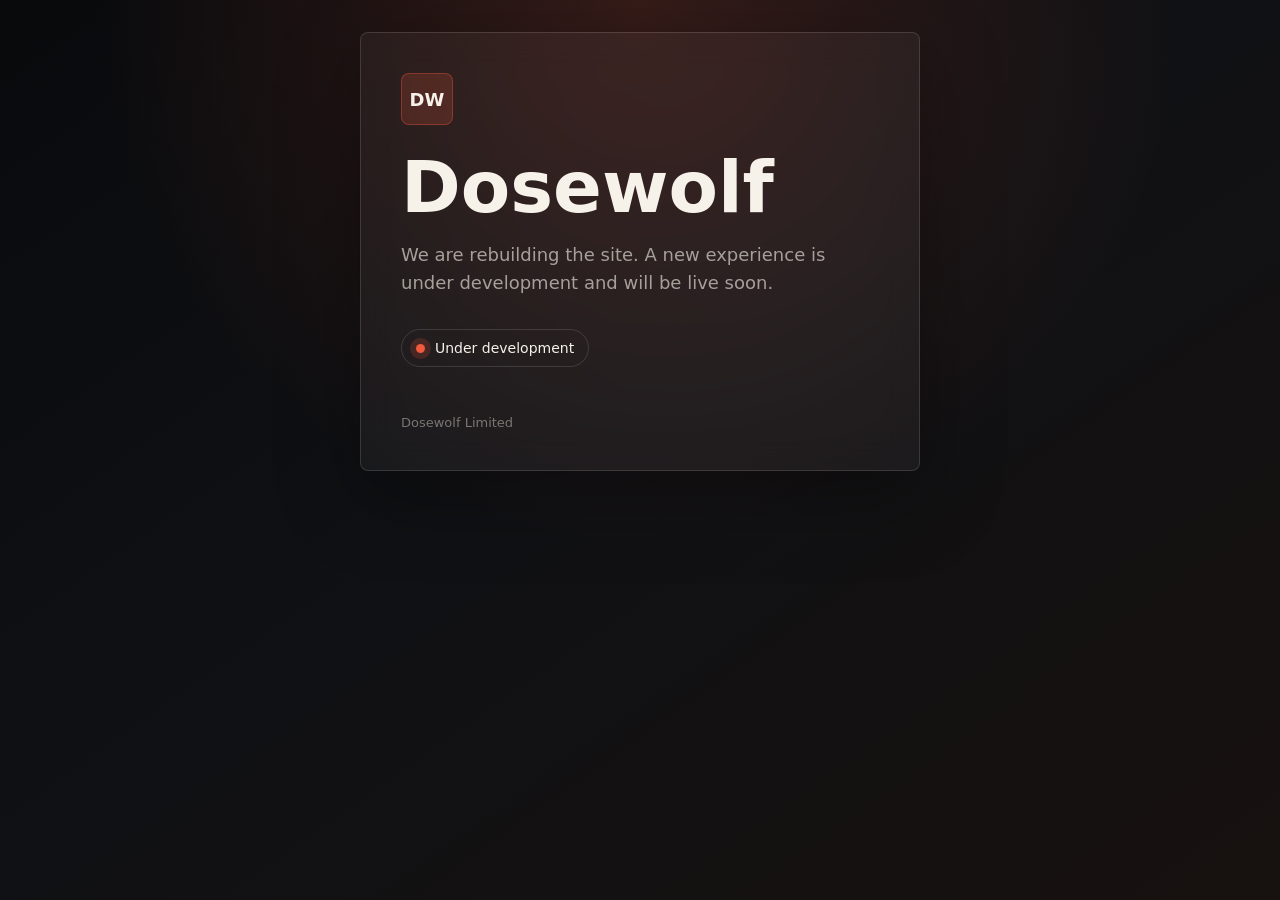
==== index.html @ bfdaf926 "Add under development placeholder" ====
<!doctype html>
<html lang="en">
<head>
  <meta charset="utf-8">
  <meta name="viewport" content="width=device-width, initial-scale=1">
  <title>Dosewolf</title>
  <meta name="description" content="Dosewolf is under development.">
  <style>
    :root {
      color-scheme: dark;
      --bg: #090a0c;
      --text: #f6f2ea;
      --muted: #a6a09a;
      --line: rgba(246, 242, 234, 0.14);
      --accent: #ef5a3c;
      --accent-soft: rgba(239, 90, 60, 0.18);
      --panel: rgba(255, 255, 255, 0.045);
    }

    * {
      box-sizing: border-box;
    }

    html,
    body {
      min-height: 100%;
      margin: 0;
    }

    body {
      display: grid;
      place-items: center;
      padding: 32px;
      background:
        radial-gradient(circle at 50% 0%, rgba(239, 90, 60, 0.18), transparent 34rem),
        linear-gradient(145deg, #090a0c 0%, #101114 48%, #17110f 100%);
      color: var(--text);
      font-family: Inter, ui-sans-serif, system-ui, -apple-system, BlinkMacSystemFont, "Segoe UI", sans-serif;
      letter-spacing: 0;
    }

    main {
      width: min(100%, 560px);
      padding: 40px;
      border: 1px solid var(--line);
      border-radius: 8px;
      background: var(--panel);
      box-shadow: 0 24px 80px rgba(0, 0, 0, 0.34);
      backdrop-filter: blur(16px);
    }

    .mark {
      display: inline-grid;
      place-items: center;
      width: 52px;
      height: 52px;
      margin-bottom: 28px;
      border: 1px solid rgba(239, 90, 60, 0.36);
      border-radius: 8px;
      background: var(--accent-soft);
      color: var(--text);
      font-size: 18px;
      font-weight: 700;
    }

    h1 {
      margin: 0;
      font-size: clamp(40px, 10vw, 72px);
      line-height: 0.95;
      font-weight: 760;
    }

    p {
      max-width: 34rem;
      margin: 20px 0 0;
      color: var(--muted);
      font-size: 18px;
      line-height: 1.55;
    }

    .status {
      display: inline-flex;
      align-items: center;
      gap: 10px;
      margin-top: 32px;
      padding: 10px 14px;
      border: 1px solid var(--line);
      border-radius: 999px;
      color: var(--text);
      font-size: 14px;
    }

    .dot {
      width: 9px;
      height: 9px;
      border-radius: 999px;
      background: var(--accent);
      box-shadow: 0 0 0 6px var(--accent-soft);
    }

    footer {
      margin-top: 48px;
      color: rgba(246, 242, 234, 0.42);
      font-size: 13px;
    }

    @media (max-width: 560px) {
      body {
        padding: 18px;
      }

      main {
        padding: 28px;
      }
    }
  </style>
</head>
<body>
  <main>
    <div class="mark" aria-hidden="true">DW</div>
    <h1>Dosewolf</h1>
    <p>We are rebuilding the site. A new experience is under development and will be live soon.</p>
    <div class="status"><span class="dot" aria-hidden="true"></span>Under development</div>
    <footer>Dosewolf Limited</footer>
  </main>
</body>
</html>
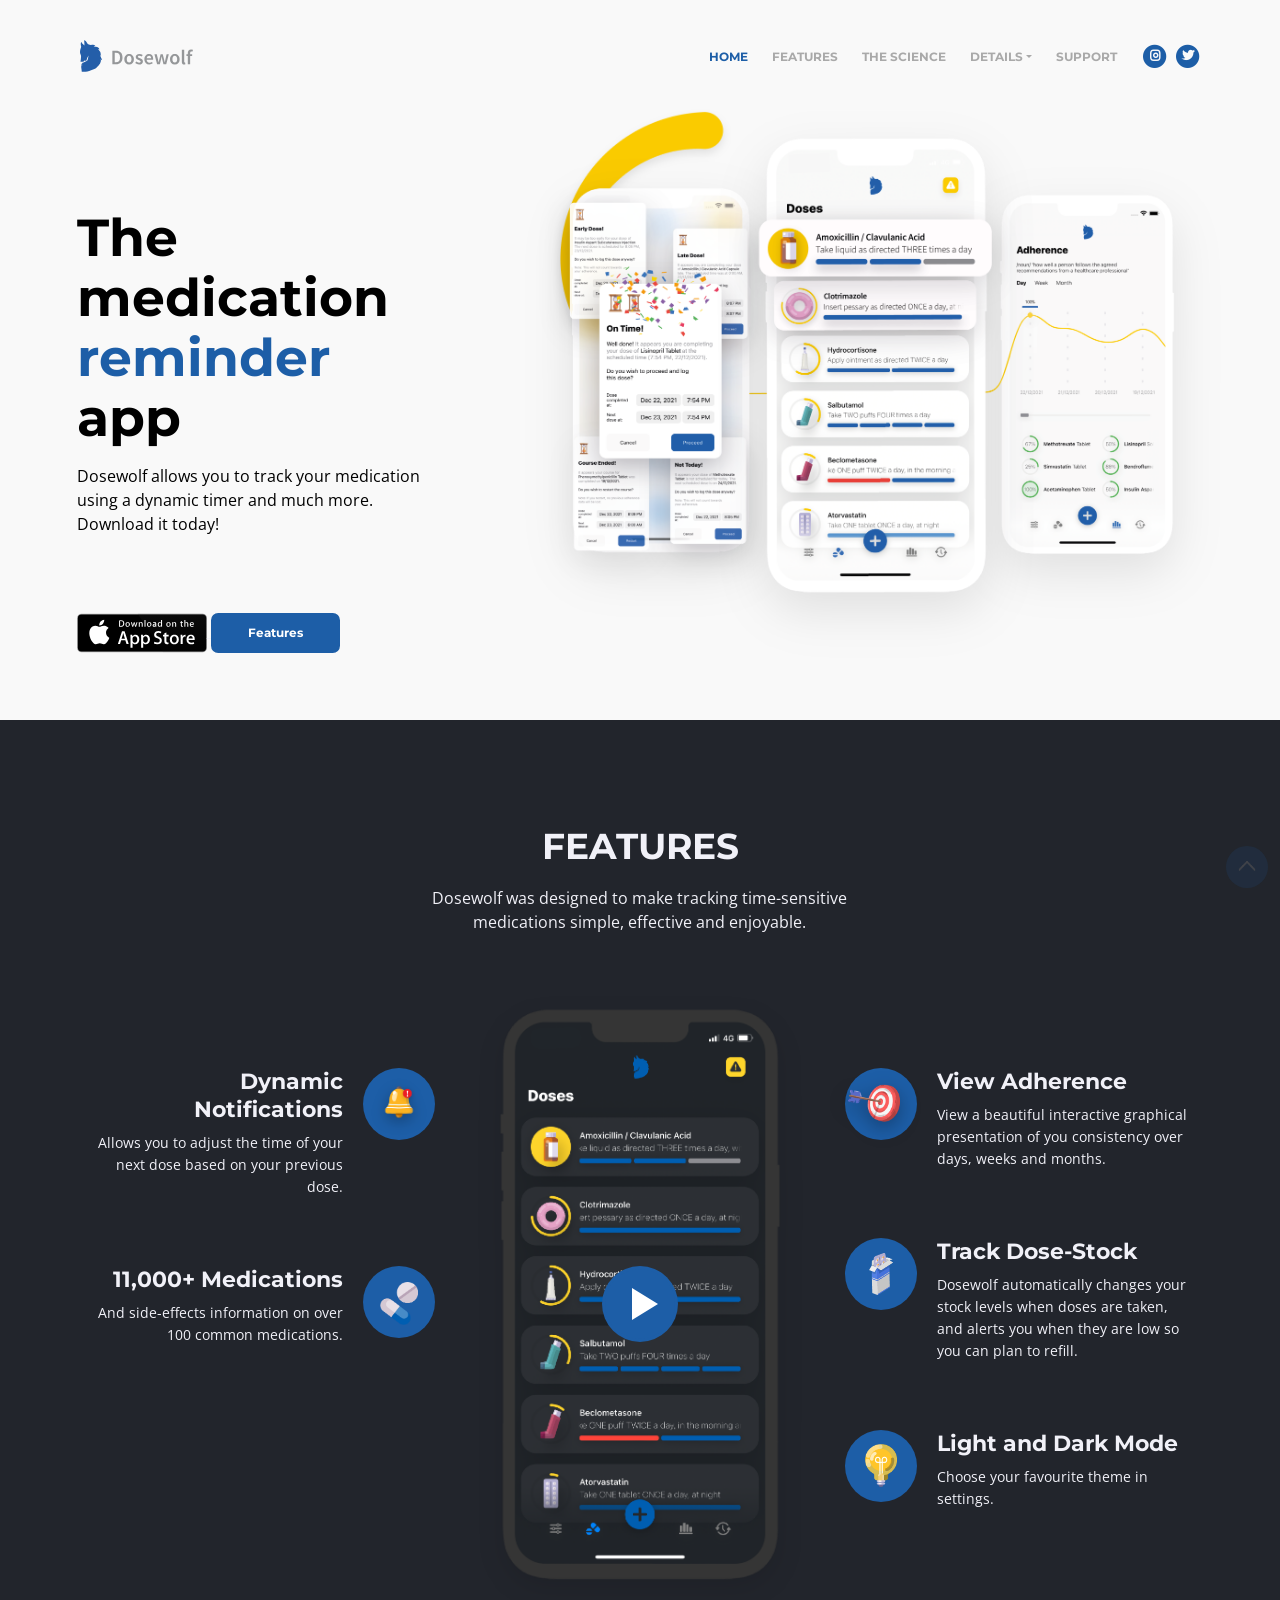
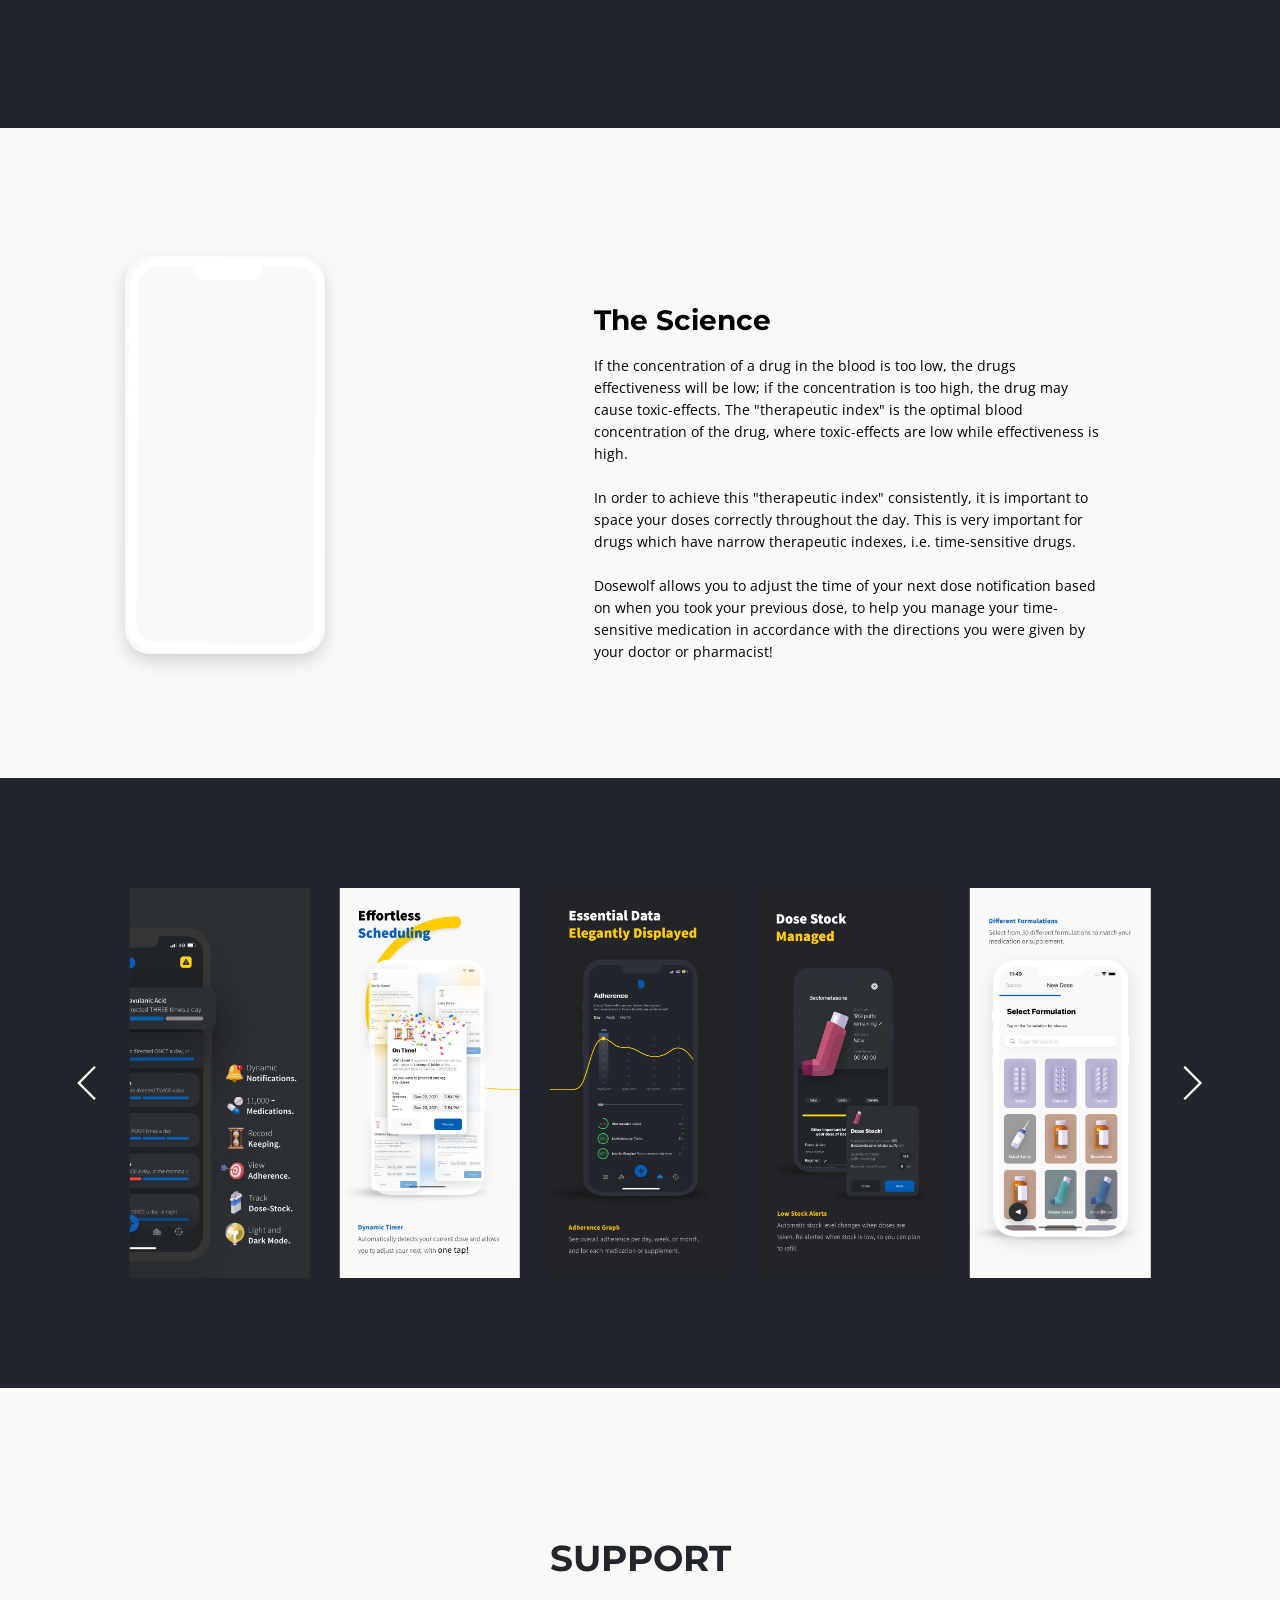
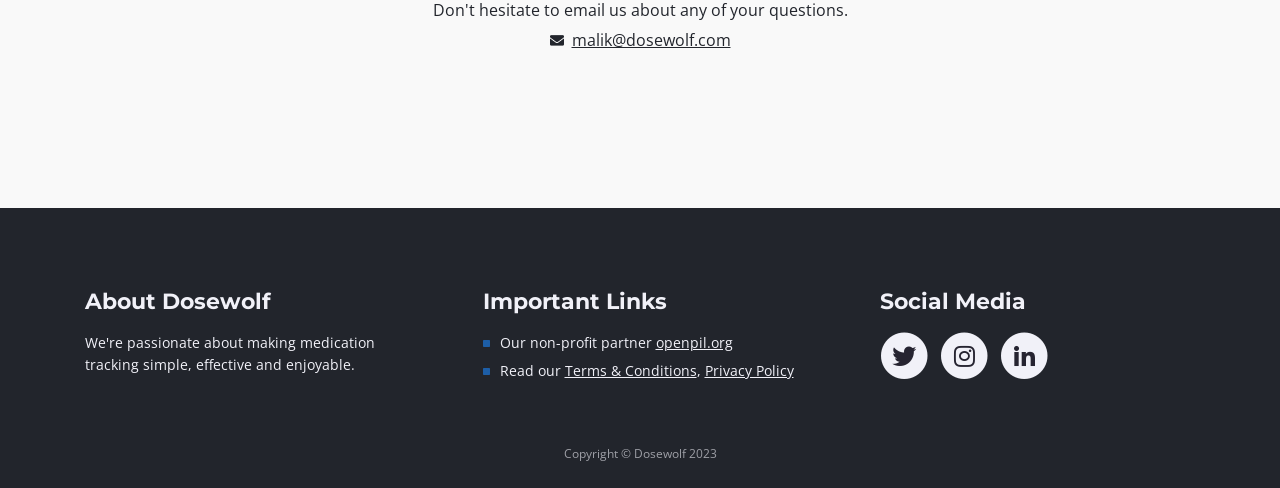
==== commit 4cdb4c98: "Restore homepage (Feb 2023 version)" ====
--- a/index.html
+++ b/index.html
@@ -1,127 +1,769 @@
-<!doctype html>
-<html lang="en">
-<head>
-  <meta charset="utf-8">
-  <meta name="viewport" content="width=device-width, initial-scale=1">
-  <title>Dosewolf</title>
-  <meta name="description" content="Dosewolf is under development.">
-  <style>
-    :root {
-      color-scheme: dark;
-      --bg: #090a0c;
-      --text: #f6f2ea;
-      --muted: #a6a09a;
-      --line: rgba(246, 242, 234, 0.14);
-      --accent: #ef5a3c;
-      --accent-soft: rgba(239, 90, 60, 0.18);
-      --panel: rgba(255, 255, 255, 0.045);
-    }
-
-    * {
-      box-sizing: border-box;
-    }
-
-    html,
-    body {
-      min-height: 100%;
-      margin: 0;
-    }
-
-    body {
-      display: grid;
-      place-items: center;
-      padding: 32px;
-      background:
-        radial-gradient(circle at 50% 0%, rgba(239, 90, 60, 0.18), transparent 34rem),
-        linear-gradient(145deg, #090a0c 0%, #101114 48%, #17110f 100%);
-      color: var(--text);
-      font-family: Inter, ui-sans-serif, system-ui, -apple-system, BlinkMacSystemFont, "Segoe UI", sans-serif;
-      letter-spacing: 0;
-    }
-
-    main {
-      width: min(100%, 560px);
-      padding: 40px;
-      border: 1px solid var(--line);
-      border-radius: 8px;
-      background: var(--panel);
-      box-shadow: 0 24px 80px rgba(0, 0, 0, 0.34);
-      backdrop-filter: blur(16px);
-    }
-
-    .mark {
-      display: inline-grid;
-      place-items: center;
-      width: 52px;
-      height: 52px;
-      margin-bottom: 28px;
-      border: 1px solid rgba(239, 90, 60, 0.36);
-      border-radius: 8px;
-      background: var(--accent-soft);
-      color: var(--text);
-      font-size: 18px;
-      font-weight: 700;
-    }
-
-    h1 {
-      margin: 0;
-      font-size: clamp(40px, 10vw, 72px);
-      line-height: 0.95;
-      font-weight: 760;
-    }
-
-    p {
-      max-width: 34rem;
-      margin: 20px 0 0;
-      color: var(--muted);
-      font-size: 18px;
-      line-height: 1.55;
-    }
-
-    .status {
-      display: inline-flex;
-      align-items: center;
-      gap: 10px;
-      margin-top: 32px;
-      padding: 10px 14px;
-      border: 1px solid var(--line);
-      border-radius: 999px;
-      color: var(--text);
-      font-size: 14px;
-    }
-
-    .dot {
-      width: 9px;
-      height: 9px;
-      border-radius: 999px;
-      background: var(--accent);
-      box-shadow: 0 0 0 6px var(--accent-soft);
-    }
-
-    footer {
-      margin-top: 48px;
-      color: rgba(246, 242, 234, 0.42);
-      font-size: 13px;
-    }
-
-    @media (max-width: 560px) {
-      body {
-        padding: 18px;
-      }
-
-      main {
-        padding: 28px;
-      }
-    }
-  </style>
-</head>
-<body>
-  <main>
-    <div class="mark" aria-hidden="true">DW</div>
-    <h1>Dosewolf</h1>
-    <p>We are rebuilding the site. A new experience is under development and will be live soon.</p>
-    <div class="status"><span class="dot" aria-hidden="true"></span>Under development</div>
-    <footer>Dosewolf Limited</footer>
-  </main>
-</body>
-</html>
+<!DOCTYPE html>
+<html lang="en">
+<head>
+    <link rel="apple-touch-icon" sizes="180x180" href="/apple-touch-icon.png">
+        <link rel="icon" type="image/png" sizes="32x32" href="/favicon-32x32.png">
+        <link rel="icon" type="image/png" sizes="16x16" href="/favicon-16x16.png">
+        <link rel="manifest" href="/site.webmanifest">
+        <link rel="mask-icon" href="/safari-pinned-tab.svg" color="#5bbad5">
+        <meta name="msapplication-TileColor" content="#da532c">
+        <meta name="theme-color" content="#ffffff">
+    <meta charset="utf-8">
+    <meta name="viewport" content="width=device-width, initial-scale=1, shrink-to-fit=no">
+    
+    <!-- SEO Meta Tags -->
+    <meta name="description" content="The medication tracking app that helps automate dosing of time-sensitive drugs.">
+    <meta name="author" content="Dosewolf Limited">
+
+    <!-- OG Meta Tags to improve the way the post looks when you share testthe page on LinkedIn, Facebook, Google+ -->
+	<meta property="og:site_name" content="" /> <!-- website name -->
+	<meta property="og:site" content="" /> <!-- website link  -->
+	<meta property="og:title" content=""/> <!-- title shown in the actual shared post -->
+	<meta property="og:description" content="" /> <!-- description shown in the actual shared post -->
+	<meta property="og:image" content="" /> <!-- image link, make sure it's jpg -->
+	<meta property="og:url" content="" /> <!-- where do you want your post to l. ink to -->
+	<meta property="og:type" content="article" />
+
+    <!-- Website Title -->
+    <title>Dosewolf | The Medication Tracking App</title>
+    
+    <!-- Styles -->
+    <link href="https://fonts.googleapis.com/css?family=Montserrat:400,600,700" rel="stylesheet">
+    <link href="https://fonts.googleapis.com/css?family=Open+Sans:400,400i,700,700i" rel="stylesheet">
+    <link href="css/bootstrap.css" rel="stylesheet">
+    <link href="css/fontawesome-all.css" rel="stylesheet">
+    <link href="css/swiper.css" rel="stylesheet">
+	<link href="css/magnific-popup.css" rel="stylesheet">
+	<link href="css/styles.css" rel="stylesheet">
+	
+	<!-- Favicon  -->
+<!--    <link rel="icon" href="images/favicon.png">-->
+</head>
+<body data-spy="scroll" data-target=".fixed-top">
+    
+    <!-- Preloader -->
+	<div class="spinner-wrapper">
+        <div class="spinner">
+            <div class="bounce1"></div>
+            <div class="bounce2"></div>
+            <div class="bounce3"></div>
+        </div>
+    </div>
+    <!-- end of preloader -->
+    
+
+    <!-- Navbar -->
+    <nav class="navbar navbar-expand-md navbar-dark navbar-custom fixed-top">
+        <!-- Text Logo - Use this if you don't have a graphic logo -->
+      
+
+        <!-- Image Logo -->
+        <a class="navbar-brand logo-image" href="index.html"><img src="images/Asset5.svg" alt="alternative"></a> 
+        
+        <!-- Mobile Menu Toggle Button -->
+        <button class="navbar-toggler" type="button" data-toggle="collapse" data-target="#navbarsExampleDefault" aria-controls="navbarsExampleDefault" aria-expanded="false" aria-label="Toggle navigation">
+            <span class="navbar-toggler-awesome fas fa-bars"></span>
+            <span class="navbar-toggler-awesome fas fa-times"></span>
+        </button>
+        <!-- end of mobile menu toggle button -->
+
+        <div class="collapse navbar-collapse" id="navbarsExampleDefault">
+            <ul class="navbar-nav ml-auto">
+                <li class="nav-item">
+                    <a class="nav-link page-scroll" href="#header">HOME <span class="sr-only">(current)</span></a>
+                </li>
+                <li class="nav-item">
+                    <a class="nav-link page-scroll" href="#features">FEATURES</a>
+                </li>
+                <li class="nav-item">
+                    <a class="nav-link page-scroll" href="#details">THE SCIENCE</a>
+                </li>
+
+                <!-- Dropdown Menu -->          
+                <li class="nav-item dropdown">
+                    <a class="nav-link dropdown-toggle page-scroll" href="#screenshot" id="navbarDropdown" role="button" aria-haspopup="true" aria-expanded="false">DETAILS</a>
+                    <div class="dropdown-menu" aria-labelledby="navbarDropdown">
+                        <a class="dropdown-item" href="termsandconditions.html"><span class="item-text">TERMS CONDITIONS</span></a>
+                        <div class="dropdown-items-divide-hr"></div>
+                        <a class="dropdown-item" href="privacypolicy.html"><span class="item-text">PRIVACY POLICY</span></a>
+                    </div>
+                </li>
+                <!-- end of dropdown menu -->
+
+                <li class="nav-item">
+                    <a class="nav-link page-scroll" href="#contact">SUPPORT</a>
+                </li>
+            </ul>
+            <span class="nav-item social-icons">
+                <span class="fa-stack">
+                    <a href="https://www.instagram.com/dosewolf/">
+                        <i class="fas fa-circle fa-stack-2x"></i>
+                        <i class="fab fa-instagram fa-stack-1x"></i>
+                    </a>
+                </span>
+                <span class="fa-stack">
+                    <a href="https://twitter.com/Dosewolf_App">
+                        <i class="fas fa-circle fa-stack-2x"></i>
+                        <i class="fab fa-twitter fa-stack-1x"></i>
+                    </a>
+                </span>
+            </span>
+        </div>
+    </nav> <!-- end of navbar -->
+    <!-- end of navbar -->
+
+
+    <!-- Header -->
+    <header id="header" class="header">
+        <div class="header-content">
+            <div class="" style="margin-left: 6%; margin-right: 6%;">
+                <div class="row">
+                    <div class="col-lg-4">
+                        <div class="" style="">
+                            <h1>The medication <br><span id="js-rotating">tracker, reminder, manager</span> app</h1>
+                            <p class="p-large">Dosewolf allows you to track your medication using a dynamic timer and much more. Download it today!</p>
+				<a href="https://apps.apple.com/developer/dosewolf-limited/id1572309834">
+<img href="https://apps.apple.com/developer/dosewolf-limited/id1572309834" style="width: 130px" src="images/download-on-the-app-store-apple-logo-svgrepo-com.svg">
+				</a>
+<!--                            <a class="btn-solid-lg page-scroll" href="#your-link"><i class="fab fa-apple"></i>App Store</a>-->
+                            <a class="btn-solid-lg page-scroll" href="#features"><i class=""></i>Features</a>
+                        </div>
+                    </div> <!-- end of col -->
+                    <div class="col-lg-8">
+                        <div class="image-container" style="">
+                            <img class="img-fluid" src="images/Asset7@2x.png" alt="alternative">
+                        </div>  
+                    </div> <!-- end of col -->
+                </div> <!-- end of row -->
+            </div> <!-- end of container -->
+        </div> <!-- end of header-content -->
+    </header> <!-- end of header -->
+    <!-- end of header -->
+
+
+    <!-- Testimonials -->
+<!--
+    <div class="slider-1">
+        <div class="container">
+            <div class="row">
+                <div class="col-lg-12">
+
+                    <div class="slider-container">
+                        <div class="swiper-container card-slider">
+                            <div class="swiper-wrapper">
+                                
+                                
+                                <div class="swiper-slide">
+                                    <div class="card">
+                                        <img class="card-image" src="images/testimonial-1.jpg" alt="alternative">
+                                        <div class="card-body">
+                                            <p class="testimonial-text">I just finished my trial period and was so amazed with the support and results that I purchased</p>
+                                            <p class="testimonial-author">Jude Thorn - Designer</p>
+                                        </div>
+                                    </div>
+                                </div> 
+                                
+                                <div class="swiper-slide">
+                                    <div class="card">
+                                        <img class="card-image" src="images/testimonial-2.jpg" alt="alternative">
+                                        <div class="card-body">
+                                            <p class="testimonial-text">I don't know how I managed to get work done withohe speed of this application is amazing!</p>
+                                            <p class="testimonial-author">Roy Smith - Developer</p>
+                                        </div>
+                                    </div>        
+                                </div>
+                                
+                                <div class="swiper-slide">
+                                    <div class="card">
+                                        <img class="card-image" src="images/testimonial-3.jpg" alt="alternative">
+                                        <div class="card-body">
+                                            <p class="testimonial-text">This app has the potential of becoming a mandatory tool in every marketer's day to day operations.</p>
+                                            <p class="testimonial-author">Marsha Singer - Marketer</p>
+                                        </div>
+                                    </div>        
+                                </div> 
+                                
+                                <div class="swiper-slide">
+                                    <div class="card">
+                                        <img class="card-image" src="images/testimonial-4.jpg" alt="alternative">
+                                        <div class="card-body">
+                                            <p class="testimonial-text">Searching for a great marketing automation app was difficult but thankfully I found </p>
+                                            <p class="testimonial-author">Tim Shaw - Designer</p>
+                                        </div>
+                                    </div>
+                                </div>
+                                
+                                <div class="swiper-slide">
+                                    <div class="card">
+                                        <img class="card-image" src="images/testimonial-5.jpg" alt="alternative">
+                                        <div class="card-body">
+                                            <p class="testimonial-texort team is amazing. They've helped me with some issues and I am so grateful to them.</p>
+                                            <p class="testimonial-author">Lindsay Spice - Marketer</p>
+                                        </div>
+                                    </div>        
+                                </div> 
+                                <div class="swiper-slid e">
+                                    <div class="card">
+                                        <img class="card-image" src="images/testimonial-6.jpg" alt="alternative">
+                                        <div class="card-body">
+                                            <p class="testimonial-text">Who would have thoucan provide such amazing results in just a few weeks of use</p>
+                                            <p class="testimonial-author">Ann Black - Developer</p>
+                                        </div>
+                                    </div>        
+                                </div> 
+                            
+                            </div>
+        
+       
+                            <div class="swiper-button-next"></div>
+                            <div class="swiper-button-prev"></div>
+                  
+        
+                        </div>
+                    </div>
+
+                </div>
+            </div> 
+        </div> 
+    </div> 
+-->
+    <!-- end of testimonials -->
+    
+
+    <!-- Features -->
+    <div id="features" class="tabs">
+        <div class="container">
+            <div class="row">
+                <div class="col-lg-12">
+                    <h2>FEATURES</h2>
+                    <div class="p-heading p-large">Dosewolf was designed to make tracking time-sensitive medications simple, effective and enjoyable.</div>
+                </div> <!-- end of col -->
+            </div> <!-- end of row -->
+            <div class="row">
+
+                <!-- Tabs Links -->
+<!--
+                <ul class="nav nav-tabs" " role="tablist">
+                    <li class="nav-item">
+                        <a class="nav-link active" id="nav-tab-1" data-toggle="tab" href="#tab-1" role="tab" aria-controls="tab-1" aria-selected="true"><i class="fas fa-cog"></i>SCHEDULING</a>
+                    </li>
+                    <li class="nav-item">
+                        <a class="nav-link" id="nav-tab-2" data-toggle="tab" href="#tab-2" role="tab" aria-controls="tab-2" aria-selected="false"><i class="fas fa-binoculars"></i>TRACKING</a>
+                    </li>
+                    <li class="nav-item">
+                        <a class="nav-link" id="nav-tab-3" data-toggle="tab" href="#tab-3" role="tab" aria-controls="tab-3" aria-selected="false"><i class="fas fa-search"></i>INFORMATION</a>
+                    </li>
+                </ul>
+-->
+                <!-- end of tabs links -->
+
+
+                <!-- Tabs Content-->
+                <div class="tab-content" id="lenoTabsContent">
+                    
+                    <!-- Tab -->
+                    <div class="tab-pane fade show active" id="tab-1" role="tabpanel" aria-labelledby="tab-1">
+                        <div class="container">
+                            <div class="row">
+                                
+                                <!-- Icon Cards Pane -->
+                                <div class="col-lg-4">
+                                    <div class="card left-pane first">
+                                        <div class="card-body">
+                                            <div class="text-wrapper">
+                                                <h4 class="card-title">Dynamic Notifications</h4>
+                                                <p>Allows you to adjust the time of your next dose based on your previous dose.</p>
+                                            </div>
+                                            <div class="card-icon">
+                                                <img class="far" src="images/BellIcon.png">
+<!--                                                <i class="far fa-compass"></i>-->
+                                            </div>
+                                        </div>
+                                    </div>
+                                    <div class="card left-pane">
+                                        <div class="card-body">
+                                            <div class="text-wrapper">
+                                                <h4 class="card-title">11,000+ Medications</h4>
+                                                <p>And side-effects information on over 100 common medications.</p>
+                                            </div>
+                                            <div class="card-icon">
+                                                <img class="far22" src="images/PillIcon.png">
+                                            </div>
+                                        </div>
+                                    </div>
+<!--                                     <div class="card left-pane"> -->
+<!--                                         <div class="card-body"> -->
+<!--                                             <div class="text-wrapper">
+                                                <h4 class="card-title">Check Interactions</h4>
+                                                <p>Dosewolf checks for drug interactions when you add a new medication and alerts you if one is found.</p>
+                                            </div> -->
+<!--                                             <div class="card-icon">
+                                                 <img class="far3" src="images/IntIcon.png">
+                                            </div> -->
+<!--                                         </div> -->
+<!--                                     </div> -->
+                                </div>
+                                <!-- end of icon cards pane -->
+
+                                <!-- Image Pane -->
+                                <div class="col-lg-4" >
+<!--                                     <div class="device-wrapper" >-->
+<!--                                        <div class="device" data-device="iPhoneX" data-orientation="portrait" data-color="black">-->
+                                            <div> 
+                                                <a class="popup-youtube"  href="https://www.youtube.com/watch?v=utUQ21E-Fzg" data-effect="fadeIn">
+                                                    <img class="img-fluid"  src="images/Asset3.png"  alt="alternative">
+<!--                                                    <div class="basic-1">-->
+                                                        <span class="video-play-button">
+                                                            <span></span>
+                                                        </span>
+<!--                                                    </div>-->
+                                                </a>
+                                            </div>
+<!--                                        </div>-->
+<!--                                    </div>-->
+<!--                                    <img class="img-fluid" src="images/features-iphone-1.png" alt="alternative">-->
+                                </div>
+                                <!-- end of image pane -->
+                                
+                                <!-- Icon Cards Pane -->
+                                <div class="col-lg-4">
+                                    <div class="card right-pane first">
+                                        <div class="card-body">
+                                            <div class="card-icon">
+                                           <img class="far4" src="images/BullIcon.png">
+                                            </div>
+                                            <div class="text-wrapper">
+                                                <h4 class="card-title">View Adherence</h4>
+                                                <p>View a beautiful interactive graphical presentation of you consistency over days, weeks and months.</p>
+                                            </div>
+                                        </div>
+                                    </div>
+                                    <div class="card right-pane">
+                                        <div class="card-body">
+                                            <div class="card-icon">
+                                                      <img class="far2" src="images/StockIcon.png">
+                                            </div>
+                                            <div class="text-wrapper">
+                                                <h4 class="card-title">Track Dose-Stock</h4>
+                                                <p>Dosewolf automatically changes your stock levels when doses are taken, and alerts you when they are low so you can plan to refill.</p>
+                                            </div>
+                                        </div>
+                                    </div>
+                                    <div class="card right-pane">
+                                        <div class="card-body">
+                                            <div class="card-icon">
+                                                     <img class="far2" src="images/LightIcon.png">
+                                            </div>
+                                            <div class="text-wrapper">
+                                                <h4 class="card-title">Light and Dark Mode</h4>
+                                                <p>Choose your favourite theme in settings.</p>
+                                            </div>
+                                        </div>
+                                    </div>
+                                </div>
+                                <!-- end of icon cards pane -->
+
+                            </div> <!-- end of row -->
+                        </div> <!-- end of container -->
+                    </div> <!-- end of tab-pane -->
+                    <!-- end of tab -->
+
+                    
+
+                </div> <!-- end of tab-content -->
+                <!-- end of tabs content -->
+
+            </div> <!-- end of row --> 
+        </div> <!-- end of container --> 
+    </div> <!-- end of tabs -->
+    <!-- end of features -->
+	
+	
+	
+	
+
+
+    <!-- Video -->
+<!--
+    <div id="preview" class="basic-1" >
+        <div class="container">
+            <div class="row">
+                <div class="col-lg-12">
+                    <h2 style="color: black">PREVIEW</h2>
+                    <div class="p-heading p-large" style="color: black">Manage your medications with elegant UI and smart AI.</div>
+                </div> 
+            </div>
+            <div class="row" >
+                <div class="col-lg-12">
+
+                     Video Preview 
+                    <div class="image-container">
+                        <div class="video-wrapper">
+                            <a class="popup-youtube"  href="https://www.youtube.com/watch?v=p8ANcegnrWE" data-effect="fadeIn">
+                                <img class="img-fluid" src="images/Asset1@2x.png"  alt="alternative">
+                                <span class="video-play-button">
+                                    <span></span>
+                                </span>
+                            </a>
+                        </div> 
+                    </div> 
+
+                </div>
+            </div> 
+        </div>
+    </div>
+-->
+    <!-- end of video -->
+
+
+    <!-- Details 1 -->
+    <div id="details" class="basic-2" style="background-color: #f9f9f9">
+        <div class="container">
+            <div class="row">
+                <div class="col floating coled2" style="float: none; margin: 0 auto;"> 
+                     <div class="device-wrapper mb-5" style="max-width: 200px; height: 100%;">
+                            <div class="device shadow" data-device="iPhoneX" data-orientation="portrait" data-color="black">
+                                <div class="screen bg-black">
+                                    <!-- PUT CONTENTS HERE:-->
+                                    <!-- * * This can be a video, image, or just about anything else.-->
+                                    <!-- * * Set the max width of your media to 100% and the height to-->
+                                    <!-- * * 100% like the demo example below.-->
+                                    <video muted="muted" autoplay="" loop="" style="max-width: 100%; height: 100%"><source src="images/Comp1.mp4" type="video/mp4" /></video>
+                                </div>
+                            </div>
+                        </div>
+<!--                    <img class="img-fluid" src="images/details-1-iphone.png" alt="alternative">-->
+                </div> <!-- end of col -->
+                <div class="col-lg-7 coled" style="">
+                    <div class="text-container" style="padding-left: 20px; padding-right: 20px; ">
+                        <h3  style="color: black; ">The Science</h3>
+                        <p style="color: black;">If the concentration of a drug in the blood is too low, the drugs effectiveness will be low; if the concentration is too high, the drug may cause toxic-effects. The "therapeutic index" is the optimal blood concentration of the drug, where toxic-effects are low while effectiveness is high.<br><br>In order to achieve this "therapeutic index" consistently, it is important to space your doses correctly throughout the day. This is very important for drugs which have narrow therapeutic indexes, i.e. time-sensitive drugs.<br><br>Dosewolf allows you to adjust the time of your next dose notification based on when you took your previous dose, to help you manage your time-sensitive medication in accordance with the directions you were given by your doctor or pharmacist!</p>
+                        
+<!--                        <br><br>Muller, P.Y. and Milton, M.N. (2012). The determination and interpretation of the therapeutic index in drug development. Nature Reviews Drug Discovery, [online]-->
+<!--                        <a class="btn-solid-reg popup-with-move-anim"  href="#details-lightbox-1">LIGHTBOX</a>-->
+                    </div> <!-- end of text-container -->
+                </div> <!-- end of col -->
+            </div> <!-- end of row -->
+        </div> <!-- end of container -->
+    </div> <!-- end of basic-2 -->
+    <!-- end of details 1 -->
+    
+    
+
+    
+      <!-- Details 1 -->
+
+
+
+
+
+    <!-- Details Lightboxes -->
+	<!-- Lightbox -->
+<!--
+	<div id="details-lightbox-1" class="lightbox-basic zoom-anim-dialog mfp-hide" >
+		<div class="row">
+			<button title="Close (Esc)" type="button" class="mfp-close x-button">×</button>
+			<div class="col-lg-6">
+				<img class="img-fluid" src="images/details-lightbox-1.png" alt="alternative">
+			</div>
+			<div class="col-lg-6">
+				<h3>Goals LKBSKL</h3>
+				<hr>
+                <p>can easily help you track your personal development evolution if you take the time to set it up.</p>
+                <h4>User Feedback</h4>
+                <p>This is a great app which can help you save time and make your live easier. And it will help improve your productivity levels.</p>
+                <p>You should definitely give it a try when you need a good app.</p>
+				<table>
+					<tr><td class="icon-cell"><i class="fas fa-desktop"></i></td><td>Responsive layout</td></tr>
+					<tr><td class="icon-cell"><i class="fas fa-bullhorn"></i></td><td>Distinctive CTAs</td></tr>
+					<tr><td class="icon-cell"><i class="fas fa-image"></i></td><td>Image gallery slider</td></tr>
+					<tr><td class="icon-cell"><i class="fas fa-envelope"></i></td><td>Contact forms</td></tr>
+					<tr><td class="icon-cell"><i class="fab fa-font-awesome-flag"></i></td><td>FontAwesome icons</td></tr>
+					<tr><td class="icon-cell"><i class="fas fa-code"></i></td><td>Well-structured code</td></tr>
+				</table>
+				<a class="btn-solid-reg" href="#your-link">DETAILS</a> <a class="btn-outline-reg mfp-close as-button" href="#details">BACK</a> 
+			</div>
+-->
+<!--		</div>  end of row -->
+<!--    </div>  end of lightbox-basic -->
+    <!-- end of lightbox -->
+    
+
+
+
+<!--style="background-color: #22252c"-->
+    <!-- Screenshots -->
+    <div class="slider-2" style="background-color: #22252c" id="screenshot">
+        <div class="container">
+            <div class="row">
+                <div class="col-lg-12">
+                    
+                    <!-- Image Slider -->
+                    <div class="slider-container">
+                        <div class="swiper-container image-slider">
+                            <div class="swiper-wrapper">
+                                
+                                <!-- Slide -->
+                                <div class="swiper-slide">
+                                    <a href="images/New iPhone 12 Screenshots/output-onlinepngtools-40.png" class="popup-link" data-effect="fadeIn">
+                                        <img class="img-fluid" src="images/New iPhone 12 Screenshots/output-onlinepngtools-40.png" alt="alternative">
+                                    </a>
+                                </div>
+                                <!-- end of slide -->
+                                
+                                <!-- Slide -->
+                                 <div class="swiper-slide">
+                                    <a href="images/New iPhone 12 Screenshots/output-onlinepngtools-39.png" class="popup-link" data-effect="fadeIn">
+                                        <img class="img-fluid" src="images/New iPhone 12 Screenshots/output-onlinepngtools-39.png" alt="alternative">
+                                    </a>
+                                </div>
+                                <!-- end of slide -->
+
+                                <!-- Slide -->
+                                 <div class="swiper-slide">
+                                    <a href="images/New iPhone 12 Screenshots/output-onlinepngtools-41.png" class="popup-link" data-effect="fadeIn">
+                                        <img class="img-fluid" src="images/New iPhone 12 Screenshots/output-onlinepngtools-41.png" alt="alternative">
+                                    </a>
+                                </div>
+                                <!-- end of slide -->
+
+                                <!-- Slide -->
+                                <div class="swiper-slide">
+                                    <a href="images/output-onlinepngtools4.png" class="popup-link" data-effect="fadeIn">
+                                        <img class="img-fluid" src="images/output-onlinepngtools4.png" alt="alternative">
+                                    </a>
+                                </div>
+                                <!-- end of slide -->
+
+                                
+                                <!-- Slide -->
+                               <div class="swiper-slide">
+                                    <a href="images/output-onlinepngtools6.png" class="popup-link" data-effect="fadeIn">
+                                        <img class="img-fluid" src="images/output-onlinepngtools6.png" alt="alternative">
+                                    </a>
+                                </div>
+                                <!-- end of slide -->
+
+                                <!-- Slide -->
+                                <div class="swiper-slide">
+                                    <a href="images/New iPhone 12 Screenshots/output-onlinepngtools-64.png" class="popup-link" data-effect="fadeIn">
+                                        <img class="img-fluid" src="images/New iPhone 12 Screenshots/output-onlinepngtools-64.png" alt="alternative">
+                                    </a>
+                                </div>
+                                <!-- end of slide -->
+
+
+                                <!-- Slide -->
+                               <div class="swiper-slide">
+                                    <a href="images/New iPhone 12 Screenshots/output-onlinepngtools-42.png" class="popup-link" data-effect="fadeIn">
+                                        <img class="img-fluid" src="images/New iPhone 12 Screenshots/output-onlinepngtools-42.png" alt="alternative">
+                                    </a>
+                                </div>
+                                <!-- end of slide -->
+
+                              
+                                
+                            </div> <!-- end of swiper-wrapper -->
+
+                            <!-- Add Arrows -->
+                            <div class="swiper-button-next"></div>
+                            <div class="swiper-button-prev"></div>
+                            <!-- end of add arrows -->
+
+                        </div> <!-- end of swiper-container -->
+                    </div> <!-- end of slider-container -->
+                    <!-- end of image slider -->
+
+                </div> <!-- end of col -->
+            </div> <!-- end of row -->
+        </div> <!-- end of container -->
+    </div> <!-- end of slider-2 -->
+    <!-- end of screenshots -->
+
+
+
+
+
+    <!-- Statistics -->
+<!--
+    <div class="counter" style="background-color: #f9f9f9">
+        <div class="container">
+            <div class="row">
+                <div class="col-lg-12">
+                    
+                    <div id="counter">
+                        <div class="cell">
+                            <div class="counter-value number-count" data-count="231">1</div>
+                            <p class="counter-info">Happy Users</p>
+                        </div>
+                        <div class="cell">
+                            <div class="counter-value number-count" data-count="85">1</div>
+                            <p class="counter-info">Issues Solved</p>
+                        </div>
+                        <div class="cell">
+                            <div class="counter-value number-count" data-count="59">1</div>
+                            <p class="counter-info">Good Reviews</p>
+                        </div>
+                        <div class="cell">
+                            <div class="counter-value number-count" data-count="127">1</div>
+                            <p class="counter-info">Case Studies</p>
+                        </div>
+                    </div>
+                    
+                </div> 
+            </div> 
+        </div> 
+    </div>
+-->
+    <!-- end of statistics -->
+
+
+    <!-- Contact -->
+    <div id="contact" class="form"  style="background-color: #f9f9f9">
+        <div class="container" >
+            <div class="row">
+                <div class="col-lg-12  mt-5" >
+                    <h2 style="color: #22252c">SUPPORT</h2>
+                    <ul class="list-unstyled li-space-lg" style="color: #22252c">
+                        <li class="address" style="color: #22252c">Don't hesitate to email us about any of your questions.</li>
+<!--                        <li><i class="fas fa-map-marker-alt" style="color: #22252c"></i>22 Innovative, San Francisco, CA 94043, US</li>-->
+<!--                        <li><i class="fas fa-phone" style="color: #22252c"></i><a class="blue" style="color: #22252c" href="tel:003024630820">+81 720 2212</a></li>-->
+                        <li><i class="fas fa-envelope" style="color: #22252c"></i><a class="blue" style="color: #22252c" href="mailto:malik@dosewolf.com">malik@dosewolf.com</a></li>
+                    </ul>
+                </div> <!-- end of col -->
+            </div> <!-- end of row -->
+<!--            <div class="row">-->
+<!--                <div class="col-lg-6 offset-lg-3">-->
+                    
+                    <!-- Contact Form -->
+<!--
+                    <form id="contactForm" data-toggle="validator" data-focus="false" action="mailto:malik@dosewolf.com">
+                        <div class="form-group">
+                            <input type="text" class="form-control-input" id="cname" style="background-color: #fffdff;" required>
+                            <label class="label-control" for="cname" style="color: #22252c">Name</label>
+                            <div class="help-block with-errors"></div>
+                        </div>
+                        <div class="form-group">
+                            <input type="email" class="form-control-input" id="cemail" style="background-color: #fffdff;"  required>
+                            <label class="label-control" for="cemail" style="color: #22252c">Email</label>
+                            <div class="help-block with-errors" style="color: black"></div>
+                        </div>
+                        <div class="form-group">
+                            <textarea class="form-control-textarea" id="cmessage" style="background-color: #fffdff;"  required></textarea>
+                            <label class="label-control" for="cmessage" style="color: #22252c">Your message</label>
+                            <div class="help-block with-errors" style="color: #22252c"></div>
+                        </div>
+                        <div class="form-group checkbox" style="color: #22252c">
+                            <input type="checkbox" id="cterms" value="Agreed-to-Terms"  required>I have read and agree to Dosewolf's stated conditions in <a  href="privacy-policy.html" style="color: #22252c">Privacy Policy</a> and <a style="color: #22252c" href="terms-conditions.html">Terms Conditions</a> 
+                            <div class="help-block with-errors" style="color: #22252c"></div>
+                        </div>
+                        <div class="form-group">
+                            <button type="submit" class="form-control-submit-button" action="mailto:malik@dosewolf.com">SUBMIT MESSAGE</button>
+                        </div>
+                        <div class="form-message">
+                            <div id="cmsgSubmit" style="color: #22252c" class="h3 text-center hidden"></div>
+                        </div>
+                    </form>
+-->
+                    <!-- end of contact form -->
+
+<!--                </div>  end of col -->
+<!--            </div>  end of row -->
+        </div> <!-- end of container -->
+    </div> <!-- end of form -->
+    <!-- end of contact -->
+
+
+    <!-- Footer -->
+    <div class="footer" style="background-color: #22252c">
+        <div class="container">
+            <div class="row">
+                <div class="col-md-4">
+                    <div class="footer-col">
+                        <h4>About Dosewolf</h4>
+                        <p>We're passionate about making medication tracking simple, effective and enjoyable.</p>
+                    </div>
+                </div> <!-- end of col -->
+                <div class="col-md-4">
+                    <div class="footer-col middle">
+                        <h4>Important Links</h4>
+                        <ul class="list-unstyled li-space-lg">
+                            <li class="media">
+                                <i class="fas fa-square"></i>
+                                <div class="media-body">Our non-profit partner <a  href="https://openpil.org">openpil.org</a></div>
+                            </li>
+                            <li class="media">
+                                <i class="fas fa-square"></i>
+                                <div class="media-body">Read our <a href="termsandconditions.html">Terms & Conditions</a>, <a  href="privacypolicy.html">Privacy Policy</a></div>
+                            </li>
+                        </ul>
+                    </div>
+                </div> <!-- end of col -->
+                <div class="col-md-4">
+                    <div class="footer-col last">
+                        <h4>Social Media</h4>
+<!--
+                        <span class="fa-stack">
+                            <a href="#your-link">
+                                <i class="fas fa-circle fa-stack-2x"></i>
+                                <i class="fab fa-facebook-f fa-stack-1x"></i>
+                            </a>
+                        </span>
+-->
+                        <span class="fa-stack">
+                            <a href="https://twitter.com/dosewolf_app">
+                                <i class="fas fa-circle fa-stack-2x"></i>
+                                <i class="fab fa-twitter fa-stack-1x"></i>
+                            </a>
+                        </span>
+                        <span class="fa-stack">
+                            <a href="https://www.instagram.com/dosewolf/">
+                                <i class="fas fa-circle fa-stack-2x"></i>
+                                <i class="fab fa-instagram fa-stack-1x"></i>
+                            </a>
+                        </span>
+<!--                         <span class="fa-stack">
+                            <a href="https://medium.com/@dosewolf">
+                                <i class="fas fa-circle fa-stack-2x"></i>
+                                <i class="fab fa-medium fa-stack-1x"></i>
+                            </a>
+                        </span> -->
+                         <span class="fa-stack">
+                            <a href="https://www.linkedin.com/company/dosewolf/">
+                                <i class="fas fa-circle fa-stack-2x"></i>
+                                <i class="fab fa-linkedin-in fa-stack-1x"></i>
+                            </a>
+                        </span>
+                    </div> 
+                </div> <!-- end of col -->
+            </div> <!-- end of row -->
+        </div> <!-- end of container -->
+    </div> <!-- end of footer -->  
+    <!-- end of footer -->
+
+
+    <!-- Copyright -->
+    <div class="copyright">
+        <div class="container">
+            <div class="row">
+                <div class="col-lg-12">
+                    <p class="p-small">Copyright © Dosewolf 2023</p>
+                </div> <!-- end of col -->
+            </div> <!-- enf of row -->
+        </div> <!-- end of container -->
+    </div> <!-- end of copyright --> 
+    <!-- end of copyright -->
+    
+    	
+    <!-- Scripts -->
+    <script src="js/jquery.min.js"></script> <!-- jQuery for Bootstrap's JavaScript plugins -->
+    <script src="js/popper.min.js"></script> <!-- Popper tooltip library for Bootstrap -->
+    <script src="js/bootstrap.min.js"></script> <!-- Bootstrap framework -->
+    <script src="js/jquery.easing.min.js"></script> <!-- jQuery Easing for smooth scrolling between anchors -->
+    <script src="js/swiper.min.js"></script> <!-- Swiper for image and text sliders -->
+    <script src="js/jquery.magnific-popup.js"></script> <!-- Magnific Popup for lightboxes -->
+    <script src="js/morphext.min.js"></script> <!-- Morphtext rotating text in the header -->
+    <script src="js/validator.min.js"></script> <!-- Validator.js - Bootstrap plugin that validates forms -->
+    <script src="js/scripts.js"></script> <!-- Custom scripts -->
+</body>
+</html>
--- a/css/styles.css
+++ b/css/styles.css
@@ -0,0 +1,2455 @@
+/*****************************************
+Table Of Contents:
+
+01. General Styles
+02. Preloader
+03. Navigation
+04. Header
+05. Features
+******************************************/
+
+/*****************************************
+Colors:
+
+- Text, navbar links - white #f1f1f8
+- Buttons, bullets, icons - turquoise #00c9db
+- Navbar - navy #4633af
+- Backgrounds - dark denim #262431
+- Backgrounds - denim #2f2c3d
+******************************************/
+
+
+/*#1D5EA7*/
+/*#F9F9F9*/
+
+/******************************/
+/*     01. General Styles     */
+/******************************/
+body,
+html {
+    width: 100%;
+	height: 100%;
+}
+
+body, p {
+	color: #f1f1f8; 
+	font: 400 0.875rem/1.375rem "Open Sans", sans-serif;
+}
+
+.p-large {
+	color: #f1f1f8;
+	font: 400 1rem/1.5rem "Open Sans", sans-serif;
+}
+
+.p-small {
+	color: #f1f1f8;
+	font: 400 0.75rem/1.25rem "Open Sans", sans-serif;
+}
+
+.p-heading {
+	margin-bottom: 3.75rem;
+	text-align: center;
+}
+
+.li-space-lg li {
+	margin-bottom: 0.375rem;
+}
+
+.indent {
+	padding-left: 1.25rem;
+}
+
+h1 {
+	color: #f1f1f8;
+	font: 700 2.5rem/2.875rem "Montserrat", sans-serif;
+}
+
+h2 {
+	color: #f1f1f8;
+	font: 700 2.25rem/2.75rem "Montserrat", sans-serif;
+}
+
+h3 {
+	color: #f1f1f8;
+	font: 700 1.75rem/2.125rem "Montserrat", sans-serif;
+}
+
+h4 {
+	color: #f1f1f8;
+	font: 700 1.375rem/1.75rem "Montserrat", sans-serif;
+}
+
+h5 {
+	color: #f1f1f8;
+	font: 700 1.125rem/1.625rem "Montserrat", sans-serif;
+}
+
+h6 {
+	color: #f1f1f8;
+	font: 700 1rem/1.5rem "Montserrat", sans-serif;
+}
+
+a {
+	color: #f1f1f8;
+	text-decoration: underline;
+}
+
+a:hover {
+	color: #f1f1f8;
+	text-decoration: underline;
+}
+
+a.turquoise {
+	color: #1D5EA7;
+}
+
+a.white {
+	color: #fff;
+}
+
+.testimonial-text {
+	font: italic 400 1rem/1.5rem "Open Sans", sans-serif;
+}
+
+.testimonial-author {
+	font: 700 1rem/1.5rem "Montserrat", sans-serif;
+}
+
+.btn-solid-reg {
+	display: inline-block;
+	padding: 1.1875rem 2.125rem 1.1875rem 2.125rem;
+	border: 0.125rem solid #1D5EA7;
+	border-radius: 2rem;
+	background-color: #1D5EA7;
+	color: #fff;
+	font: 700 0.75rem/0 "Montserrat", sans-serif;
+	text-decoration: none;
+	transition: all 0.2s;
+}
+
+.btn-solid-reg:hover {
+	background-color: transparent;
+	color: #1D5EA7;
+	text-decoration: none;
+}
+
+.btn-solid-lg {
+	display: inline-block;
+	padding: 1.11rem 2.2rem 1.11rem 2.2rem;
+	border: 0.125rem solid #1D5EA7;
+	border-radius: 0.45rem;
+	background-color: #1D5EA7;
+	color: #fff;
+	font: 700 0.75rem/0 "Montserrat", sans-serif;
+	text-decoration: none;
+	transition: all 0.2s;
+}
+
+.btn-solid-lg:hover {
+	background-color: transparent;
+	color: #1D5EA7;
+	text-decoration: none;
+}
+
+.btn-solid-lg .fab {
+	margin-right: 0.5rem;
+	font-size: 1.25rem;
+	line-height: 0;
+	vertical-align: top;
+}
+
+.btn-solid-lg .fab.fa-google-play {
+	font-size: 1rem;
+}
+
+.btn-outline-reg {
+	display: inline-block;
+	padding: 1.1875rem 2.125rem 1.1875rem 2.125rem;
+	border: 0.125rem solid #1D5EA7;
+	border-radius: 2rem;
+	background-color: transparent;
+	color: #1D5EA7;
+	font: 700 0.75rem/0 "Montserrat", sans-serif;
+	text-decoration: none;
+	transition: all 0.2s;
+}
+
+.btn-outline-reg:hover {
+	background-color: #1D5EA7;
+	color: #fff;
+	text-decoration: none;
+}
+
+.btn-outline-lg {
+	display: inline-block;
+	padding: 1.375rem 2.625rem 1.375rem 2.625rem;
+	border: 0.125rem solid #1D5EA7;
+	border-radius: 2rem;
+	background-color: transparent;
+	color: #1D5EA7;
+	font: 700 0.75rem/0 "Montserrat", sans-serif;
+	text-decoration: none;
+	transition: all 0.2s;
+}
+
+.btn-outline-lg:hover {
+	background-color: #1D5EA7;
+	color: #fff;
+	text-decoration: none;
+}
+
+.btn-outline-sm {
+	display: inline-block;
+	padding: 1rem 1.625rem 0.875rem 1.625rem;
+	border: 0.125rem solid #1D5EA7;
+	border-radius: 2rem;
+	background-color: transparent;
+	color: #1D5EA7;
+	font: 700 0.625rem/0 "Montserrat", sans-serif;
+	text-decoration: none;
+	transition: all 0.2s;
+}
+
+.btn-outline-sm:hover {
+	background-color: #1D5EA7;
+	color: #fff;
+	text-decoration: none;
+}
+
+.form-group {
+	position: relative;
+	margin-bottom: 1.25rem;
+
+}
+
+.form-group.has-error.has-danger {
+	margin-bottom: 0.625rem;
+}
+
+.form-group.has-error.has-danger .help-block.with-errors ul {
+	margin-top: 0.375rem;
+}
+
+.label-control {
+	position: absolute;
+	top: 0.87rem;
+	left: 1.375rem;
+	color: #f1f1f8;
+	opacity: 1;
+	font: 400 0.875rem/1.375rem "Open Sans", sans-serif;
+	cursor: text;
+	transition: all 0.2s ease;
+}
+
+/* IE10+ hack to solve lower label text position compared to the rest of the browsers */
+@media screen and (-ms-high-contrast: active), screen and (-ms-high-contrast: none) {  
+	.label-control {
+		top: 0.9375rem;
+	}
+}
+
+.form-control-input:focus + .label-control,
+.form-control-input.notEmpty + .label-control,
+.form-control-textarea:focus + .label-control,
+.form-control-textarea.notEmpty + .label-control {
+	top: 0.125rem;
+	opacity: 1;
+	font-size: 0.75rem;
+	font-weight: 700;
+}
+
+.form-control-input,
+.form-control-select {
+	display: block; /* needed for proper display of the label in Firefox, IE, Edge */
+	width: 100%;
+	padding-top: 1.0625rem;
+	padding-bottom: 0.0625rem;
+	padding-left: 1.3125rem;
+	border: 1px solid #9791ae;
+	border-radius: 0.25rem;
+	background-color: #413d52;
+	color: black;
+	font: 400 0.875rem/1.875rem "Open Sans", sans-serif;
+	transition: all 0.2s;
+	-webkit-appearance: none; /* removes inner shadow on form inputs on ios safari */
+}
+
+.form-control-select {
+	padding-top: 0.5rem;
+	padding-bottom: 0.5rem;
+	height: 3rem;
+}
+
+/* IE10+ hack to solve lower label text position compared to the rest of the browsers */
+@media screen and (-ms-high-contrast: active), screen and (-ms-high-contrast: none) {  
+	.form-control-input {
+		padding-top: 1.25rem;
+		padding-bottom: 0.75rem;
+		line-height: 1.75rem;
+	}
+
+	.form-control-select {
+		padding-top: 0.875rem;
+		padding-bottom: 0.75rem;
+		height: 3.125rem;
+		line-height: 2.125rem;
+	}
+}
+
+select {
+    /* you should keep these first rules in place to maintain cross-browser behavior */
+    -webkit-appearance: none;
+	-moz-appearance: none;
+	-ms-appearance: none;
+    -o-appearance: none;
+    appearance: none;
+    background-image: url('../images/down-arrow.png');
+    background-position: 96% 50%;
+    background-repeat: no-repeat;
+    outline: none;
+}
+
+select::-ms-expand {
+    display: none; /* removes the ugly default down arrow on select form field in IE11 */
+}
+
+.form-control-textarea {
+	display: block; /* used to eliminate a bottom gap difference between Chrome and IE/FF */
+	width: 100%;
+	height: 8rem; /* used instead of html rows to normalize height between Chrome and IE/FF */
+	padding-top: 1.25rem;
+	padding-left: 1.3125rem;
+	border: 1px solid #9791ae;
+	border-radius: 0.25rem;
+	background-color: #413d52;
+	color: black;
+	font: 400 0.875rem/1.75rem "Open Sans", sans-serif;
+	transition: all 0.2s;
+}
+
+.form-control-input:focus,
+.form-control-select:focus,
+.form-control-textarea:focus {
+	border: 1px solid #f1f1f8;
+	outline: none; /* Removes blue border on focus */
+}
+
+.form-control-input:hover,
+.form-control-select:hover,
+.form-control-textarea:hover {
+	border: 1px solid #f1f1f8;
+}
+
+.checkbox {
+	font: 400 0.75rem/1.25rem "Open Sans", sans-serif;
+}
+
+input[type='checkbox'] {
+	vertical-align: -15%;
+	margin-right: 0.375rem;
+}
+
+/* IE10+ hack to raise checkbox field position compared to the rest of the browsers */
+@media screen and (-ms-high-contrast: active), screen and (-ms-high-contrast: none) {  
+	input[type='checkbox'] {
+		vertical-align: -9%;
+	}
+}
+
+.form-control-submit-button {
+	display: inline-block;
+	width: 100%;
+	height: 3.125rem;
+	border: 1px solid #1D5EA7;
+	border-radius: 1.5rem;
+	background-color: #1D5EA7;
+	color: #fff;
+	font: 700 0.75rem/1.75rem "Montserrat", sans-serif;
+	cursor: pointer;
+	transition: all 0.2s;
+}
+
+.form-control-submit-button:hover {
+	background-color: transparent;
+	color: #1D5EA7;
+}
+
+/* Form Success And Error Message Formatting */
+#cmsgSubmit.h3.text-center.tada.animated,
+#pmsgSubmit.h3.text-center.tada.animated,
+#cmsgSubmit.h3.text-center,
+#pmsgSubmit.h3.text-center {
+	display: block;
+	margin-bottom: 0;
+	color: #f1f1f8;
+	font: 400 1.125rem/1rem "Open Sans", sans-serif;
+}
+
+.help-block.with-errors .list-unstyled {
+	color: #f1f1f8;
+	font-size: 0.75rem;
+	line-height: 1.125rem;
+	text-align: left;
+}
+
+.help-block.with-errors ul {
+	margin-bottom: 0;
+}
+/* end of form success and error message formatting */
+
+/* Form Success And Error Message Animation - Animate.css */
+@-webkit-keyframes tada {
+	from {
+		-webkit-transform: scale3d(1, 1, 1);
+		-ms-transform: scale3d(1, 1, 1);
+		transform: scale3d(1, 1, 1);
+	}
+	10%, 20% {
+		-webkit-transform: scale3d(.9, .9, .9) rotate3d(0, 0, 1, -3deg);
+		-ms-transform: scale3d(.9, .9, .9) rotate3d(0, 0, 1, -3deg);
+		transform: scale3d(.9, .9, .9) rotate3d(0, 0, 1, -3deg);
+	}
+	30%, 50%, 70%, 90% {
+		-webkit-transform: scale3d(1.1, 1.1, 1.1) rotate3d(0, 0, 1, 3deg);
+		-ms-transform: scale3d(1.1, 1.1, 1.1) rotate3d(0, 0, 1, 3deg);
+		transform: scale3d(1.1, 1.1, 1.1) rotate3d(0, 0, 1, 3deg);
+	}
+	40%, 60%, 80% {
+		-webkit-transform: scale3d(1.1, 1.1, 1.1) rotate3d(0, 0, 1, -3deg);
+		-ms-transform: scale3d(1.1, 1.1, 1.1) rotate3d(0, 0, 1, -3deg);
+		transform: scale3d(1.1, 1.1, 1.1) rotate3d(0, 0, 1, -3deg);
+	}
+	to {
+		-webkit-transform: scale3d(1, 1, 1);
+		-ms-transform: scale3d(1, 1, 1);
+		transform: scale3d(1, 1, 1);
+	}
+}
+
+@keyframes tada {
+	from {
+		-webkit-transform: scale3d(1, 1, 1);
+		-ms-transform: scale3d(1, 1, 1);
+		transform: scale3d(1, 1, 1);
+	}
+	10%, 20% {
+		-webkit-transform: scale3d(.9, .9, .9) rotate3d(0, 0, 1, -3deg);
+		-ms-transform: scale3d(.9, .9, .9) rotate3d(0, 0, 1, -3deg);
+		transform: scale3d(.9, .9, .9) rotate3d(0, 0, 1, -3deg);
+	}
+	30%, 50%, 70%, 90% {
+		-webkit-transform: scale3d(1.1, 1.1, 1.1) rotate3d(0, 0, 1, 3deg);
+		-ms-transform: scale3d(1.1, 1.1, 1.1) rotate3d(0, 0, 1, 3deg);
+		transform: scale3d(1.1, 1.1, 1.1) rotate3d(0, 0, 1, 3deg);
+	}
+	40%, 60%, 80% {
+		-webkit-transform: scale3d(1.1, 1.1, 1.1) rotate3d(0, 0, 1, -3deg);
+		-ms-transform: scale3d(1.1, 1.1, 1.1) rotate3d(0, 0, 1, -3deg);
+		transform: scale3d(1.1, 1.1, 1.1) rotate3d(0, 0, 1, -3deg);
+	}
+	to {
+		-webkit-transform: scale3d(1, 1, 1);
+		-ms-transform: scale3d(1, 1, 1);
+		transform: scale3d(1, 1, 1);
+	}
+}
+
+.tada {
+	-webkit-animation-name: tada;
+	animation-name: tada;
+}
+
+.animated {
+	-webkit-animation-duration: 1s;
+	animation-duration: 1s;
+	-webkit-animation-fill-mode: both;
+	animation-fill-mode: both;
+}
+/* end of form success and error message animation - Animate.css */
+
+/* Fade-move Animation For Lightbox - Magnific Popup */
+/* at start */
+.my-mfp-slide-bottom .zoom-anim-dialog {
+	opacity: 0;
+	transition: all 0.2s ease-out;
+	-webkit-transform: translateY(-1.25rem) perspective(37.5rem) rotateX(10deg);
+	-ms-transform: translateY(-1.25rem) perspective(37.5rem) rotateX(10deg);
+	transform: translateY(-1.25rem) perspective(37.5rem) rotateX(10deg);
+}
+
+/* animate in */
+.my-mfp-slide-bottom.mfp-ready .zoom-anim-dialog {
+	opacity: 1;
+	-webkit-transform: translateY(0) perspective(37.5rem) rotateX(0); 
+	-ms-transform: translateY(0) perspective(37.5rem) rotateX(0); 
+	transform: translateY(0) perspective(37.5rem) rotateX(0); 
+}
+
+/* animate out */
+.my-mfp-slide-bottom.mfp-removing .zoom-anim-dialog {
+	opacity: 0;
+	-webkit-transform: translateY(-0.625rem) perspective(37.5rem) rotateX(10deg); 
+	-ms-transform: translateY(-0.625rem) perspective(37.5rem) rotateX(10deg); 
+	transform: translateY(-0.625rem) perspective(37.5rem) rotateX(10deg); 
+}
+
+/* dark overlay, start state */
+.my-mfp-slide-bottom.mfp-bg {
+	opacity: 0;
+	transition: opacity 0.2s ease-out;
+}
+
+/* animate in */
+.my-mfp-slide-bottom.mfp-ready.mfp-bg {
+	opacity: 0.8;
+}
+/* animate out */
+.my-mfp-slide-bottom.mfp-removing.mfp-bg {
+	opacity: 0;
+}
+/* end of fade-move animation for lightbox - magnific popup */
+
+/* Fade Animation For Image Slider - Magnific Popup */
+@-webkit-keyframes fadeIn {
+	from {
+		opacity: 0;
+	}
+	to {
+		opacity: 1;
+	}
+}
+
+@keyframes fadeIn {
+	from {
+		opacity: 0;
+	}
+	to {
+		opacity: 1;
+	}
+}
+
+.fadeIn {
+	-webkit-animation: fadeIn 0.6s;
+	animation: fadeIn 0.6s;
+}
+
+@-webkit-keyframes fadeOut {
+	from {
+		opacity: 1;
+	}
+	to {
+		opacity: 0;
+	}
+}
+
+@keyframes fadeOut {
+	from {
+		opacity: 1;
+	}
+	to {
+		opacity: 0;
+	}
+}
+
+.fadeOut {
+	-webkit-animation: fadeOut 0.8s;
+	animation: fadeOut 0.8s;
+}
+/* end of fade animation for image slider - magnific popup */
+
+
+/*************************/
+/*     02. Preloader     */
+/*************************/
+.spinner-wrapper {
+	position: fixed;
+	z-index: 999999;
+	top: 0;
+	right: 0;
+	bottom: 0;
+	left: 0;
+	background: #2f2c3d;
+}
+
+.spinner {
+	position: absolute;
+	top: 50%; /* centers the loading animation vertically one the screen */
+	left: 50%; /* centers the loading animation horizontally one the screen */
+	width: 3.75rem;
+	height: 1.25rem;
+	margin: -0.625rem 0 0 -1.875rem; /* is width and height divided by two */ 
+	text-align: center;
+}
+
+.spinner > div {
+	display: inline-block;
+	width: 1rem;
+	height: 1rem;
+	border-radius: 100%;
+	background-color: #fff;
+	-webkit-animation: sk-bouncedelay 1.4s infinite ease-in-out both;
+	animation: sk-bouncedelay 1.4s infinite ease-in-out both;
+}
+
+.spinner .bounce1 {
+	-webkit-animation-delay: -0.32s;
+	animation-delay: -0.32s;
+}
+
+.spinner .bounce2 {
+	-webkit-animation-delay: -0.16s;
+	animation-delay: -0.16s;
+}
+
+@-webkit-keyframes sk-bouncedelay {
+	0%, 80%, 100% { -webkit-transform: scale(0); }
+	40% { -webkit-transform: scale(1.0); }
+}
+
+@keyframes sk-bouncedelay {
+	0%, 80%, 100% { 
+		-webkit-transform: scale(0);
+		-ms-transform: scale(0);
+		transform: scale(0);
+	} 40% { 
+		-webkit-transform: scale(1.0);
+		-ms-transform: scale(1.0);
+		transform: scale(1.0);
+	}
+}
+
+/*1D5EA7*/
+/*2f2c3d*/
+
+
+/**************************/
+/*     03. Navigation     */
+/**************************/
+.navbar-custom {
+	background-color: #22252c;
+	box-shadow: 0 0.0625rem 0.375rem 0 rgba(0, 0, 0, 0.1);
+	font: 700 0.75rem/2rem "Montserrat", sans-serif;
+	transition: all 0.2s;
+}
+
+.navbar-custom .navbar-brand.logo-image img {
+    width: 113px;
+	height: 34px;
+	margin-bottom: 1px;
+	-webkit-backface-visibility: hidden;
+}
+
+.navbar-custom .navbar-brand.logo-text {
+	font: 700 2.375rem/1.5rem "Montserrat", sans-serif;
+	color: darkgray;
+	letter-spacing: -0.5px;
+	text-decoration: none;
+}
+
+.navbar-custom .navbar-nav {
+	margin-top: 0.75rem;
+}
+
+.navbar-custom .nav-item .nav-link {
+	padding: 0 0.75rem 0 0.75rem;
+	color: darkgray;
+	text-decoration: none;
+	transition: all 0.2s ease;
+}
+
+.navbar-custom .nav-item .nav-link:hover,
+.navbar-custom .nav-item .nav-link.active {
+	color: #f9f9f9;
+}
+
+/* Dropdown Menu */
+.navbar-custom .dropdown:hover > .dropdown-menu {
+	display: block; /* this makes the dropdown menu stay open while hovering it */
+	min-width: auto;
+	animation: fadeDropdown 0.2s; /* required for the fade animation */
+}
+
+@keyframes fadeDropdown {
+    0% {
+        opacity: 0;
+    }
+
+    100% {
+        opacity: 1;
+    }
+}
+
+.navbar-custom .dropdown-toggle:focus { /* removes dropdown outline on focus  */
+	outline: 0;
+}
+
+.navbar-custom .dropdown-menu {
+	margin-top: 0;
+	border: none;
+	border-radius: 0.25rem;
+	background-color: #22252c;
+}
+
+.navbar-custom .dropdown-item {
+	color: darkgray;
+	text-decoration: none;
+}
+
+.navbar-custom .dropdown-item:hover {
+	background-color: #22252c;
+}
+
+.navbar-custom .dropdown-item .item-text {
+	font: 700 0.75rem/1.5rem "Montserrat", sans-serif;
+}
+
+.navbar-custom .dropdown-item:hover .item-text {
+	color: #f9f9f9;
+}
+
+.navbar-custom .dropdown-items-divide-hr {
+	width: 100%;
+	height: 1px;
+	margin: 0.25rem auto 0.25rem auto;
+	border: none;
+	background-color: #F9F9F9;
+	opacity: 0.2;
+}
+/* end of dropdown menu */
+
+.navbar-custom .social-icons {
+	display: none;
+}
+
+.navbar-custom .navbar-toggler {
+	border: none;
+	color: #f9f9f9;
+	font-size: 2rem;
+}
+
+.navbar-custom button[aria-expanded='false'] .navbar-toggler-awesome.fas.fa-times{
+	display: none;
+}
+
+.navbar-custom button[aria-expanded='false'] .navbar-toggler-awesome.fas.fa-bars{
+	display: inline-block;
+}
+
+.navbar-custom button[aria-expanded='true'] .navbar-toggler-awesome.fas.fa-bars{
+	display: none;
+}
+
+.navbar-custom button[aria-expanded='true'] .navbar-toggler-awesome.fas.fa-times{
+	display: inline-block;
+	margin-right: 0.125rem;
+}
+
+
+/*********************/
+/*    04. Header     */
+/*********************/
+.header {
+	background: #F9F9F9;
+/*        linear-gradient(to bottom right, rgba(72, 72, 212, 0), rgba(241, 104, 104, 0)), url('../images/header-background.jpg') center center no-repeat;*/
+	background-size: cover;
+    margin-bottom: 0rem;
+}
+
+.header .header-content {
+	padding-top: 8.5rem;
+	padding-bottom: 7rem;
+	text-align: center;
+}
+
+.header .text-container {
+	margin-bottom: 3rem;
+}
+
+.header h1 {
+	margin-bottom: 1rem;
+    color: black;
+}
+
+.header #js-rotating {
+	color: #1D5EA7;
+}
+
+.header .p-large {
+	margin-bottom: 2rem;
+        color: black;
+}
+
+.header .btn-solid-lg {
+	margin-right: 0.5rem;
+	margin-bottom: 1.25rem;
+        color: white;
+    background:  #1D5EA7;
+}
+
+
+/****************************/
+/*     05. Testimonials     */
+/****************************/
+.slider-1 {
+	padding-top: 6.875rem;
+	padding-bottom: 6.375rem;
+	background-color: #262431;
+}
+
+.slider-1 .slider-container {
+	position: relative;
+}
+
+.slider-1 .swiper-container {
+	position: static;
+	width: 90%;
+	text-align: center;
+}
+
+.slider-1 .swiper-button-prev:focus,
+.slider-1 .swiper-button-next:focus {
+	/* even if you can't see it chrome you can see it on mobile device */
+	outline: none;
+}
+
+.slider-1 .swiper-button-prev {
+	left: -0.5rem;
+	background-image: url("data:image/svg+xml;charset=utf-8,%3Csvg%20xmlns%3D'http%3A%2F%2Fwww.w3.org%2F2000%2Fsvg'%20viewBox%3D'0%200%2028%2044'%3E%3Cpath%20d%3D'M0%2C22L22%2C0l2.1%2C2.1L4.2%2C22l19.9%2C19.9L22%2C44L0%2C22L0%2C22L0%2C22z'%20fill%3D'%23f1f1f8'%2F%3E%3C%2Fsvg%3E");
+	background-size: 1.125rem 1.75rem;
+}
+
+.slider-1 .swiper-button-next {
+	right: -0.5rem;
+	background-image: url("data:image/svg+xml;charset=utf-8,%3Csvg%20xmlns%3D'http%3A%2F%2Fwww.w3.org%2F2000%2Fsvg'%20viewBox%3D'0%200%2028%2044'%3E%3Cpath%20d%3D'M27%2C22L27%2C22L5%2C44l-2.1-2.1L22.8%2C22L2.9%2C2.1L5%2C0L27%2C22L27%2C22z'%20fill%3D'%23f1f1f8'%2F%3E%3C%2Fsvg%3E");
+	background-size: 1.125rem 1.75rem;
+}
+
+.slider-1 .card {
+	position: relative;
+	border: none;
+	background-color: transparent;
+}
+
+.slider-1 .card-image {
+	width: 6rem;
+	height: 6rem;
+	margin-right: auto;
+	margin-bottom: 0.25rem;
+	margin-left: auto;
+	border-radius: 50%;
+}
+
+.slider-1 .card-body {
+	padding-bottom: 0;
+}
+
+.slider-1 .testimonial-author {
+	margin-bottom: 0;
+}
+
+
+/************************/
+/*     05. Features     */
+/************************/
+.tabs {
+	padding-top: 6.5rem;
+	padding-bottom: 4.25rem;
+	background-color: #22252c;
+}
+
+.tabs h2 {
+	margin-bottom: 1.125rem;
+	text-align: center;
+}
+
+.tabs .p-heading {
+	margin-bottom: 3.125rem;
+}
+
+.tabs .nav-tabs {
+	margin-right: auto;
+	margin-bottom: 2.5rem;
+	margin-left: auto;
+	justify-content: center;
+	border-bottom: none;
+}
+
+.tabs .nav-link {
+	margin-bottom: 1rem;
+	padding: 0.5rem 1.375rem 0.25rem 1.375rem;
+	border: none;
+	border-bottom: 0.1875rem solid #f1f1f8;
+	border-radius: 0;
+	color: #f9f9f9;
+	font: 700 1rem/1.75rem "Montserrat", sans-serif;
+	text-decoration: none;
+	transition: all 0.2s ease;
+}
+
+.tabs .nav-link.active,
+.tabs .nav-link:hover {
+	border-bottom: 0.1875rem solid #1D5EA7;
+	background-color: transparent;
+	color: #1D5EA7;
+}
+
+.tabs .nav-link .fas {
+	margin-right: 0.375rem;
+	font-size: 1rem;
+}
+
+.tabs .tab-content {
+	width: 100%; /* for proper display in IE11 */
+}
+
+.tabs .card {
+	border: none;
+	background: transparent;
+}
+
+.tabs .card-body {
+	padding: 1rem 0 1.25rem 0;
+}
+
+.tabs .card-title {
+	margin-bottom: 0.5rem;
+}
+
+.tabs .card .card-icon {
+	display: inline-block;
+	width: 3.5rem;
+	height: 3.5rem;
+	border-radius: 50%;
+	background-color: #1D5EA7;
+	text-align: center;
+	vertical-align: top;
+}
+
+.tabs .card .card-icon .fas,
+
+
+
+.tabs #tab-1 .card.left-pane .text-wrapper {
+	display: inline-block;
+	width: 75%;
+}
+
+.tabs #tab-1 .card.left-pane .card-icon {
+	float: left;
+	margin-right: 1rem;
+}
+
+.tabs #tab-1 img {
+	display: block;
+	margin: 2rem auto 3rem auto;
+}
+
+.tabs #tab-1 .card.right-pane .text-wrapper {
+	display: inline-block;
+	width: 75%;
+}
+
+.tabs #tab-1 .card.right-pane .card-icon {
+	margin-right: 1rem;
+}
+
+.tabs #tab-2 img {
+	display: block;
+	margin: 0 auto 2rem auto;
+}
+
+.tabs #tab-2 .text-area {
+	margin-top: 1.5rem;
+}
+
+.tabs #tab-2 h3 {
+	margin-bottom: 0.75rem;
+}
+
+.tabs #tab-2 .icon-cards-area {
+	margin-top: 2.5rem;
+}
+
+.tabs #tab-2 .icon-cards-area .card {
+	width: 100%; /* for proper display in IE11 */
+}
+
+.tabs #tab-3 .icon-cards-area .card {
+	width: 100%; /* for proper display in IE11 */
+}
+
+.tabs #tab-3 .text-area {
+	margin-top: 0.75rem;
+	margin-bottom: 4rem;
+}
+
+.tabs #tab-3 h3 {
+	margin-bottom: 0.75rem;
+}
+
+.tabs #tab-3 img {
+	margin: 0 auto 3rem auto;
+}
+
+
+.device-wrapper {
+  max-width: 300px;
+  width: 100%;
+}
+
+.device {
+  position: relative;
+  background-size: cover;
+}
+
+.device::after {
+  position: absolute;
+  background-size: cover;
+  width: 100%;
+  height: 100%;
+  pointer-events: none;
+}
+
+.device .screen {
+  position: absolute;
+  background-size: cover;
+  pointer-events: auto;
+}
+
+.device .button {
+  position: absolute;
+  cursor: pointer;
+}
+
+
+.device[data-device=iPhoneX][data-orientation=portrait][data-color=black] .screen {
+  top: 3.1855955679%;
+  left: 6.8870523416%;
+  width: 86.2258953168%;
+  height: 93.6288088643%;
+}
+
+.device[data-device=iPhoneX][data-orientation=portrait][data-color=black]::after {
+  content: "";
+  background-image: url("../images/IphoneTemplateWhite.png");
+}
+
+.device[data-device=iPhoneX][data-orientation=portrait][data-color=black] .button {
+  display: none;
+  top: 0%;
+/*  left: 0%;*/
+  width: 100%;
+  height: 100%;
+}
+
+
+
+
+
+
+
+
+
+
+
+/*********************/
+/*     07. Video     */
+/*********************/
+.basic-1 {
+	padding-top: 6.375rem;
+	padding-bottom: 6.875rem;
+    background-color: #f9f9f9;
+/*	background: url('../images/video-background.jpg') center center no-repeat;*/
+/*	background-size: cover; */
+}
+
+.basic-1 h2 {
+	margin-bottom: 1.125rem;
+	text-align: center;
+}
+
+.basic-1 .p-heading {
+	margin-bottom: 4rem;
+	text-align: center;
+}
+
+.basic-1 .image-container img {
+	border-radius: 0.375rem;
+}
+
+.basic-1 .video-wrapper {
+	position: relative;
+}
+
+/* Video Play Button */
+.video-play-button {
+	position: absolute;
+	z-index: 10;
+	top: 50%;
+	left: 50%;
+	display: block;
+	box-sizing: content-box;
+	width: 2rem;
+	height: 2.75rem;
+	padding: 1.125rem 1.25rem 1.125rem 1.75rem;
+	border-radius: 50%;
+	-webkit-transform: translateX(-50%) translateY(-50%);
+	-ms-transform: translateX(-50%) translateY(-50%);
+	transform: translateX(-50%) translateY(-50%);
+}
+  
+.video-play-button:before {
+	content: "";
+	position: absolute;
+	z-index: 0;
+	top: 50%;
+	left: 50%;
+	display: block;
+	width: 4.75rem;
+	height: 4.75rem;
+	border-radius: 50%;
+	background: #1D5EA7;
+	animation: pulse-border 1500ms ease-out infinite;
+	-webkit-transform: translateX(-50%) translateY(-50%);
+	-ms-transform: translateX(-50%) translateY(-50%);
+	transform: translateX(-50%) translateY(-50%);
+}
+  
+.video-play-button:after {
+	content: "";
+	position: absolute;
+	z-index: 1;
+	top: 50%;
+	left: 50%;
+	display: block;
+	width: 4.375rem;
+	height: 4.375rem;
+	border-radius: 50%;
+	background: #1D5EA7;
+	transition: all 200ms;
+	-webkit-transform: translateX(-50%) translateY(-50%);
+	-ms-transform: translateX(-50%) translateY(-50%);
+	transform: translateX(-50%) translateY(-50%);
+}
+  
+.video-play-button span {
+	position: relative;
+	display: block;
+	z-index: 3;
+	top: 0.375rem;
+	left: 0.25rem;
+	width: 0;
+	height: 0;
+	border-left: 1.625rem solid #fff;
+	border-top: 1rem solid transparent;
+	border-bottom: 1rem solid transparent;
+}
+  
+@keyframes pulse-border {
+	0% {
+		transform: translateX(-50%) translateY(-50%) translateZ(0) scale(1);
+		opacity: 1;
+	}
+	100% {
+		transform: translateX(-50%) translateY(-50%) translateZ(0) scale(1.5);
+		opacity: 0;
+	}
+}
+/* end of video play button */  
+
+
+/*************************/
+/*     09. Details 1     */
+/*************************/
+.basic-2 {
+	padding-top: 8rem;
+	padding-bottom: 3.5rem;
+	background-color: #262431;
+}
+
+.basic-2 img {
+	margin-bottom: 3.5rem;
+}
+
+.basic-2 h3 {
+	margin-bottom: 1.125rem;
+}
+
+.basic-2 .btn-solid-reg {
+	margin-top: 0.5rem;
+}
+
+
+/*************************/
+/*     10. Details 2     */
+/*************************/
+.basic-3 {
+	padding-top: 3.5rem;
+	padding-bottom: 7.25rem;
+	background-color: #262431;
+}
+
+.basic-3 .text-container {
+	margin-bottom: 3.5rem;
+}
+
+.basic-3 h3 {
+	margin-bottom: 1.125rem;
+}
+
+.basic-3 .btn-solid-reg {
+	margin-top: 0.5rem;
+}
+
+
+/**********************************/
+/*     11. Details Lightboxes     */
+/**********************************/
+.lightbox-basic {
+	position: relative;
+	max-width: 46.875rem;
+	margin: 2.5rem auto;
+	padding: 3rem 1rem;
+	border-radius: 0.25rem;
+	background-color: #22252c;
+	text-align: left;
+}
+
+.lightbox-basic img {
+	display: block;
+	margin-right: auto;
+	margin-bottom: 3rem;
+	margin-left: auto;
+}
+
+.lightbox-basic h3 {
+	margin-bottom: 0.625rem;
+}
+
+.lightbox-basic hr {
+	width: 3.75rem;
+	height: 0.125rem;
+	margin-top: 0.125rem;
+	margin-bottom: 1.125rem;
+	margin-left: 0;
+	border: 0;
+	background-color: #1D5EA7;
+	text-align: left;
+}
+
+.lightbox-basic h4 {
+	margin-top: 1.75rem;
+	margin-bottom: 0.75rem;
+}
+
+.lightbox-basic table {
+	margin-top: 1rem;
+	margin-bottom: 1.5rem;
+}
+
+.lightbox-basic table tr {
+	line-height: 1.75em;
+}
+
+.lightbox-basic table .icon-cell {
+	width: 2rem;
+	padding-right: 0.25rem;
+	color: #1D5EA7;
+	text-align: center;
+}
+
+.lightbox-basic a.mfp-close.as-button {
+	position: relative;
+	width: auto;
+	height: auto;
+	margin-left: 0.375rem;
+	color: #1D5EA7;
+	opacity: 1;
+}
+
+.lightbox-basic a.mfp-close.as-button:hover {
+	color: #f1f1f8;
+}
+
+.lightbox-basic button.mfp-close.x-button {
+	position: absolute;
+	top: -0.375rem;
+	right: -0.375rem;
+	width: 2.75rem;
+	height: 2.75rem;
+	color: #f1f1f8;
+}
+
+
+/***************************/
+/*     12. Screenshots     */
+/***************************/
+.slider-2 {
+	padding-top: 6.875rem;
+	padding-bottom: 6.875rem;
+	background-color: #22252c;
+}
+
+.slider-2 .slider-container {
+	position: relative;
+}
+
+.slider-2 .swiper-container {
+	position: static;
+	width: 90%;
+	text-align: center;
+}
+
+.slider-2 .swiper-button-prev,
+.slider-2 .swiper-button-next {
+	top: 50%;
+	width: 1.125rem;
+}
+
+.slider-2 .swiper-button-prev:focus,
+.slider-2 .swiper-button-next:focus {
+	/* even if you can't see it chrome you can see it on mobile device */
+	outline: none;
+}
+
+.slider-2 .swiper-button-prev {
+	left: -0.5rem;
+	background-image: url("data:image/svg+xml;charset=utf-8,%3Csvg%20xmlns%3D'http%3A%2F%2Fwww.w3.org%2F2000%2Fsvg'%20viewBox%3D'0%200%2028%2044'%3E%3Cpath%20d%3D'M0%2C22L22%2C0l2.1%2C2.1L4.2%2C22l19.9%2C19.9L22%2C44L0%2C22L0%2C22L0%2C22z'%20fill%3D'%23ffffff'%2F%3E%3C%2Fsvg%3E");
+	background-size: 1.125rem 1.75rem;
+}
+
+.slider-2 .swiper-button-next {
+	right: -0.5rem;
+	background-image: url("data:image/svg+xml;charset=utf-8,%3Csvg%20xmlns%3D'http%3A%2F%2Fwww.w3.org%2F2000%2Fsvg'%20viewBox%3D'0%200%2028%2044'%3E%3Cpath%20d%3D'M27%2C22L27%2C22L5%2C44l-2.1-2.1L22.8%2C22L2.9%2C2.1L5%2C0L27%2C22L27%2C22z'%20fill%3D'%23ffffff'%2F%3E%3C%2Fsvg%3E");
+	background-size: 1.125rem 1.75rem;
+}
+
+
+/************************/
+/*     13. Download     */
+/************************/
+.basic-4 {
+	padding-top: 6.5rem;
+	padding-bottom: 6.75rem;
+	background: url('../images/download-background.jpg') center center no-repeat;
+	background-size: cover; 
+}
+
+.basic-4 .text-container {
+	margin-bottom: 3.5rem;
+	text-align: center;
+}
+
+.basic-4 h2 {
+	margin-bottom: 1.25rem;
+}
+
+.basic-4 .p-large {
+	margin-bottom: 1.75rem;
+}
+
+.basic-4 .btn-solid-lg {
+	margin-right: 0.5rem;
+	margin-bottom: 1.25rem;
+}
+
+
+/**************************/
+/*     18. Statistics     */
+/**************************/
+.counter {
+	padding-top: 6.5rem;
+	padding-bottom: 5.375rem;
+	background-color: #262431;
+	text-align: center;
+}
+
+.counter #counter .cell {
+	display: inline-block;
+	width: 6.25rem;
+	margin-right: 1rem;
+	margin-left: 1rem;
+	margin-bottom: 2rem;
+}
+
+.counter #counter .counter-value {
+	color: #f1f1f8;
+	font: 700 3.5rem/4.25rem "Montserrat", sans-serif;	
+	vertical-align: middle;
+}
+
+.counter #counter .counter-info {
+	margin-bottom: 0;
+	color: #1D5EA7;
+	font: 400 0.875rem/1.25rem "Open Sans", sans-serif;
+	vertical-align: middle;
+}
+
+
+/***********************/
+/*     16. Contact     */
+/***********************/
+.form {
+	padding-top: 6.25rem;
+	padding-bottom: 5.625rem;
+/*	background: url('../images/contact-background.jpg') center bottom no-repeat;*/
+/*	background-size: cover; */
+}
+
+.form h2 {
+	margin-bottom: 1.125rem;
+	text-align: center;
+}
+
+.form .list-unstyled {
+	margin-bottom: 3.75rem;
+	font-size: 1rem;
+	line-height: 1.5rem;
+	text-align: center;
+}
+
+.form .list-unstyled .fas,
+.form .list-unstyled .fab {
+	margin-right: 0.5rem;
+	font-size: 0.875rem;
+/*	color: #00c9db;*/
+    color: #1D5EA7;
+}
+
+.form .list-unstyled .fa-phone {
+	vertical-align: 3%;
+}
+
+
+/**********************/
+/*     16. Footer     */
+/**********************/
+.footer {
+	padding-top: 5rem;
+	background-color: #262431;
+}
+
+.footer .footer-col {
+	margin-bottom: 2.25rem;
+}
+
+.footer h4 {
+	margin-bottom: 1rem;
+}
+
+.footer .list-unstyled .fas {
+	color: #1D5EA7;
+	font-size: 0.5rem;
+	line-height: 1.375rem;
+}
+
+.footer .list-unstyled .media-body {
+	margin-left: 0.625rem;
+}
+
+.footer .fa-stack {
+	margin-bottom: 0.75rem;
+	margin-right: 0.5rem;
+	font-size: 1.5rem;
+}
+
+.footer .fa-stack .fa-stack-1x {
+    color: #262431;
+	transition: all 0.2s ease;
+}
+
+.footer .fa-stack .fa-stack-2x {
+	color: #f1f1f8;
+	transition: all 0.2s ease;
+}
+
+.footer .fa-stack:hover .fa-stack-1x {
+	color: #f1f1f8;
+}
+
+.footer .fa-stack:hover .fa-stack-2x {
+    color: #1D5EA7;
+}
+
+
+/*************************/
+/*     17. Copyright     */
+/*************************/
+.copyright {
+	padding-top: 1rem;
+	padding-bottom: 0.5rem;
+	background-color: #22252c;
+	text-align: center;
+}
+
+.copyright .p-small {
+	color: #f1f1f8;
+	opacity: 0.6;
+}
+
+
+/**********************************/
+/*     18. Back To Top Button     */
+/**********************************/
+a.back-to-top {
+	position: fixed;
+	z-index: 999;
+	right: 0.75rem;
+	bottom: 0.75rem;
+	display: none;
+	width: 2.625rem;
+	height: 2.625rem;
+	border-radius: 1.875rem;
+	background: #1D5EA7 url("../images/up-arrow.png") no-repeat center 47%;
+	background-size: 1.125rem 1.125rem;
+	text-indent: -9999px;
+}
+
+a:hover.back-to-top {
+	background-color: #36edfd; 
+}
+
+
+/***************************/
+/*     19. Extra Pages     */
+/***************************/
+.ex-header {
+	padding-top: 8rem;
+	padding-bottom: 5rem;
+/*	background: linear-gradient(to bottom right, #2c1a7e, #5557db);
+    */
+    background-color: #f9f9f9;
+	text-align: center;
+}
+
+.ex-basic-1 {
+	padding-top: 2rem;
+	padding-bottom: 0.875rem;
+	background-color: #22252c;
+}
+
+.ex-basic-1 .breadcrumbs {
+	margin-bottom: 1.125rem;
+}
+
+.ex-basic-1 .breadcrumbs .fa {
+	margin-right: 0.5rem;
+	margin-left: 0.625rem;
+}
+
+.ex-basic-2 {
+	padding-top: 4.75rem;
+	padding-bottom: 4rem;
+	background-color: #22252c;
+}
+
+.ex-basic-2 h3 {
+	margin-bottom: 1rem;
+}
+
+.ex-basic-2 .text-container {
+	margin-bottom: 3.625rem;
+}
+
+.ex-basic-2 .text-container.last {
+	margin-bottom: 0;
+}
+
+.ex-basic-2 .list-unstyled .fas {
+	color: #1D5EA7;
+	font-size: 0.5rem;
+	line-height: 1.375rem;
+}
+
+.ex-basic-2 .list-unstyled .media-body {
+	margin-left: 0.625rem;
+}
+
+.ex-basic-2 .btn-outline-reg {
+	margin-top: 1.75rem;
+}
+
+.ex-basic-2 .image-container-large {
+	margin-bottom: 4rem;
+}
+
+.ex-basic-2 .image-container-large img {
+	border-radius: 0.25rem;
+}
+
+.ex-basic-2 .image-container-small img {
+	border-radius: 0.25rem;
+}
+
+.ex-basic-2 .text-container.dark-bg {
+	padding: 1.625rem 1.5rem 0.75rem 2rem;
+	background-color: #f9fafc;
+}
+
+@media (min-width: 200px) {
+    .device[data-device=iPhoneX][data-orientation=portrait][data-color=black] {
+      padding-bottom: 198.898071625%;
+        left: 100%;
+    /*    right: -50%;*/
+    }
+   
+}
+
+@media (min-width: 100px) {
+    .coled{
+        padding-bottom: 15px; 
+        padding-right: 15px; 
+        position: relative;
+        top: -10px; 
+/*        left: -50px;*/
+    }
+    .coled2 {
+        padding-bottom:80px;
+    }
+    .device[data-device=iPhoneX][data-orientation=portrait][data-color=black] {
+      padding-bottom: 198.898071625%;
+        left: 70%;
+    /*    right: -50%;*/
+    }
+
+	.header {
+        background: #F9F9F9;
+        background-size: cover;
+        margin-bottom: 0rem;
+    }
+    .tabs .card .card-icon .far {
+        color: #f9f9f9;
+        max-width: 8rem;
+        height: 100%;
+        position: relative;
+        top: -30px;
+    }
+    
+
+.tabs .card .card-icon .far2 {
+	color: #f9f9f9;
+    max-width: 8rem;
+    height: 60%;
+    position: relative;
+    top: -20px;
+}
+
+.tabs .card .card-icon .far22 {
+	color: #f9f9f9;
+    max-width: 8rem;
+    height: 60%;
+    position: relative;
+    top: -20px;
+/*    left: -2px;*/
+}
+
+.tabs .card .card-icon .far3 {
+	color: #f9f9f9;
+    max-width: 18rem;
+    height: 150%;
+    position: relative;
+    top: -44px;
+    left: -11px
+}
+
+.tabs .card .card-icon .far4 {
+	color: #f9f9f9;
+    max-width: 18rem;
+    height: 130%;
+    position: relative;
+    top: -35px;
+    left: -20px
+}
+
+}
+
+/*****************************/
+/*     20. Media Queries     */
+/*****************************/	
+/* Min-width width 768px */
+@media (min-width: 768px) {
+    .coled{
+/*        padding-left: 15px; */
+        padding-right: 15px; 
+        position: relative;
+        top: -10px; 
+/*        left: -50px;*/
+    }
+    .coled2 {
+        padding-bottom: 80px;
+    }
+    .device[data-device=iPhoneX][data-orientation=portrait][data-color=black] {
+      padding-bottom: 198.898071625%;
+        left: 120%;
+    /*    right: -50%;*/
+    }
+        .tabs .card .card-icon .far {
+        color: #f9f9f9;
+        max-width: 8rem;
+        height: 100%;
+        position: relative;
+        top: -28px;
+    }
+
+    .tabs .card .card-icon .far2 {
+        color: #f9f9f9;
+        max-width: 8rem;
+        height: 60%;
+        position: relative;
+        top: -18px;
+    }
+
+    .tabs .card .card-icon .far22 {
+        color: #f9f9f9;
+        max-width: 8rem;
+        height: 60%;
+        position: relative;
+        top: -16px;
+    }
+
+    .tabs .card .card-icon .far3 {
+        color: #f9f9f9;
+        max-width: 18rem;
+        height: 150%;
+        position: relative;
+        top: -48px;
+        left: -15px
+    }
+
+    .tabs .card .card-icon .far4 {
+        color: #f9f9f9;
+        max-width: 18rem;
+        height: 130%;
+        position: relative;
+        top: -38px;
+        left: -22px
+    }
+	.header {
+        background: #F9F9F9;
+    /*        linear-gradient(to bottom right, rgba(72, 72, 212, 0), rgba(241, 104, 104, 0)), url('../images/header-background.jpg') center center no-repeat;*/
+        background-size: cover;
+        margin-bottom: 0rem;
+    }
+	/* General Styles */
+	.p-heading {
+		width: 85%;
+		margin-right: auto;
+		margin-left: auto;
+	}
+
+	h1 {
+		font: 700 3.25rem/3.75rem "Montserrat", sans-serif;
+	}
+	/* end of general styles */
+
+
+	/* Navigation */
+	.navbar-custom {
+		padding: 2.125rem 1.5rem 2.125rem 2rem;
+		box-shadow: none;
+        background: transparent;
+	}
+	
+	.navbar-custom .navbar-brand.logo-text {
+		color: #fff;
+	}
+
+	.navbar-custom .navbar-nav {
+		margin-top: 0;
+	}
+
+	.navbar-custom .nav-item .nav-link {
+		padding: 0.25rem 0.75rem 0.25rem 0.75rem;
+		color: darkgray;
+	}
+	
+	.navbar-custom .nav-item .nav-link:hover,
+	.navbar-custom .nav-item .nav-link.active {
+		color: #1D5EA7;
+	}
+
+	.navbar-custom.top-nav-collapse {
+        padding: 0.5rem 1.5rem 0.5rem 2rem;
+		box-shadow: 0 0.0625rem 0.375rem 0 rgba(0, 0, 0, 0.1);
+		background-color: #22252c;
+	}
+
+	.navbar-custom.top-nav-collapse .navbar-brand.logo-text {
+		color: gray;
+	}
+
+	.navbar-custom.top-nav-collapse .nav-item .nav-link {
+		color: darkgray; 
+	}
+	
+	.navbar-custom.top-nav-collapse .nav-item .nav-link:hover,
+	.navbar-custom.top-nav-collapse .nav-item .nav-link.active {
+		color: #F9F9F9;
+	}
+
+	.navbar-custom .dropdown-menu {
+		box-shadow: 0 0.25rem 0.375rem 0 rgba(0, 0, 0, 0.03);
+	}
+
+	.navbar-custom .dropdown-item {
+		padding-top: 0.25rem;
+		padding-bottom: 0.25rem;
+	}
+
+	.navbar-custom .dropdown-items-divide-hr {
+		width: 84%;
+	}
+	/* end of navigation */
+
+
+	/* Header */
+	.header .header-content {
+		padding-top: 11rem;
+	}
+    
+  
+	/* end of header */
+
+
+	/* Testimonials */
+	.slider-1 .swiper-button-prev {
+		left: 1rem;
+		width: 1.375rem;
+		background-size: 1.375rem 2.125rem;
+	}
+	
+	.slider-1 .swiper-button-next {
+		right: 1rem;
+		width: 1.375rem;
+		background-size: 1.375rem 2.125rem;
+	}
+	/* end of testimonials */
+
+
+	/* Features */
+    .tabs {
+        background-color: #22252c;
+    }
+	.tabs .card .card-icon {
+		width: 4.5rem;
+		height: 4.5rem;
+	}
+	
+	.tabs .card .card-icon .fas,
+
+
+/*
+    .tabs .card .card-icon .far2 {
+        color: #f9f9f9;
+        max-width: 4rem;
+        height: 100%;
+    }
+
+    .tabs .card .card-icon .far3 {
+        color: #f9f9f9;
+        max-width: 12rem;
+        height: 100%;
+    }
+*/
+
+	.tabs #tab-1 .card.left-pane .text-wrapper {
+		width: 85%;
+	}
+
+	.tabs #tab-2 img {
+		margin-bottom: 0;
+	}
+
+	.tabs #tab-2 .text-area {
+		margin-top: 0;
+	}
+
+	.tabs #tab-2 .icon-cards-area .card {
+		display: inline-block;
+		width: 44%;
+		margin-right: 2.5rem;
+		vertical-align: top;
+	}
+
+	.tabs #tab-2 div.card:nth-child(2n+2) {
+		margin-right: 0;
+	}
+
+	.tabs #tab-3 .text-area {
+		margin-bottom: 0;
+	}
+
+	.tabs #tab-3 .icon-cards-area .card {
+		display: inline-block;
+		width: 44%;
+		margin-right: 2.5rem;
+		vertical-align: top;
+	}
+
+	.tabs #tab-3 div.card:nth-child(2n+2) {
+		margin-right: 0;
+	}
+
+	.tabs #tab-3 img {
+		margin-bottom: 0;
+	}
+	/* end of features */
+
+
+	/* Details Lightboxes */
+	.lightbox-basic {
+		padding: 3rem 3rem;
+	}
+	/* end of details lightboxes */
+
+
+	/* Screenshots */
+	.slider-2 .swiper-button-prev {
+		width: 1.375rem;
+		background-size: 1.375rem 2.125rem;
+	}
+	
+	.slider-2 .swiper-button-next {
+		width: 1.375rem;
+		background-size: 1.375rem 2.125rem;
+	}
+	/* end of screenshots */
+
+
+	/* Contact */
+	.form .list-unstyled li {
+		display: inline-block;
+		margin-right: 0.5rem;
+		margin-left: 0.5rem;
+	}
+
+	.form .list-unstyled .address {
+		display: block;
+	}
+	/* end of contact */
+
+
+	/* Extra Pages */
+	.ex-header {
+		padding-top: 11rem;
+		padding-bottom: 9rem;
+	}
+
+	.ex-basic-2 .text-container.dark {
+		padding: 2.5rem 3rem 2rem 3rem;
+	}
+
+	.ex-basic-2 .text-container.column {
+		width: 90%;
+		margin-right: auto;
+		margin-left: auto;
+	}
+	/* end of extra pages */
+}
+/* end of min-width width 768px */
+
+
+/* Min-width width 992px */
+@media (min-width: 992px) {
+     .header .image-container {
+/*		margin-left: 3rem;*/
+        position: relative;
+        top: -60px;
+        left: 40px;
+/*
+        width: 90%;
+        height: auto;
+*/
+	}
+	
+    .coled{
+/*        padding-left: 15px; */
+        padding-right: 15px; 
+        position: relative;
+        top: -10px; 
+        left: -50px;
+    }
+    .coled2 {
+        padding-bottom: 0px;
+    }
+    
+    
+    .device[data-device=iPhoneX][data-orientation=portrait][data-color=black] {
+      padding-bottom: 198.898071625%;
+        left: 20%;
+    /*    right: -50%;*/
+    }
+    
+    
+    .tabs .card .card-icon .far {
+	color: #f9f9f9;
+    max-width: 8rem;
+    height: 100%;
+    position: relative;
+    top: 4px;
+}
+
+.tabs .card .card-icon .far2 {
+	color: #f9f9f9;
+    max-width: 8rem;
+    height: 60%;
+    position: relative;
+    top: 14px;
+}
+
+.tabs .card .card-icon .far22 {
+	color: #f9f9f9;
+    max-width: 8rem;
+    height: 60%;
+    position: relative;
+    top: 16px;
+/*    left: -2px;*/
+}
+
+.tabs .card .card-icon .far3 {
+	color: #f9f9f9;
+    max-width: 18rem;
+    height: 150%;
+    position: relative;
+    top: -15px;
+    left: -15px
+}
+
+.tabs .card .card-icon .far4 {
+	color: #f9f9f9;
+    max-width: 18rem;
+    height: 130%;
+    position: relative;
+    top: -5px;
+    left: -25px
+}
+    .device {
+      position: relative;
+      background-size: cover;
+    }
+    
+		.header {
+        background: #F9F9F9;
+    /*        linear-gradient(to bottom right, rgba(72, 72, 212, 0), rgba(241, 104, 104, 0)), url('../images/header-background.jpg') center center no-repeat;*/
+        background-size: cover;
+        margin-bottom: 0rem;
+    }
+    
+	/* Navigation */
+	.navbar-custom .social-icons {
+		display: block;
+		margin-left: 0.5rem;
+	}
+
+	.navbar-custom .fa-stack {
+		margin-bottom: 0.1875rem;
+		margin-left: 0.375rem;
+		font-size: 0.75rem;
+	}
+	
+	.navbar-custom .fa-stack-2x {
+		color: #1D5EA7;
+		transition: all 0.2s ease;
+	}
+	
+	.navbar-custom .fa-stack-1x {
+		color: #F9F9F9;
+		transition: all 0.2s ease;
+	}
+
+	.navbar-custom .fa-stack:hover .fa-stack-2x {
+		color: #F9F9F9;
+	}
+
+	.navbar-custom .fa-stack:hover .fa-stack-1x {
+		color: #1D5EA7;
+	}
+	/* end of navigation */
+
+
+	/* General Styles */
+	.p-heading {
+		width: 65%;
+	}
+	/* end of general styles */
+
+
+	/* Header */
+	.header .header-content {
+		padding-top: 13rem;
+		padding-bottom: 10rem;
+		text-align: left;
+	}
+
+	.header .text-container {
+		margin-top: 6.5rem;
+	}
+    
+/*
+    .header .image-container {
+		margin-left: 3rem;
+        position: relative;
+        top: 100px;
+        padding-top: 100px;
+	}
+*/
+	/* end of header */
+
+
+	/* Features */
+	.tabs .card-body {
+		padding: 1rem 0 1.5rem 0;
+	}
+	
+	.tabs #tab-1 .card.left-pane {
+		text-align: right;
+	}
+
+	.tabs #tab-1 .card.left-pane .text-wrapper,
+	.tabs #tab-1 .card.right-pane .text-wrapper {
+		width: 68%;
+	}
+
+	.tabs #tab-1 .card.left-pane .card-icon {
+		float: none;
+		margin-right: 0;
+		margin-left: 1rem;
+	}
+
+	.tabs #tab-1 img {
+		margin-top: 0;
+		margin-bottom: 0;
+	}
+	
+	.tabs #tab-2 .icon-cards-area {
+		margin-top: 2.25rem;
+	}
+
+	.tabs #tab-2 .icon-cards-area .card {
+		width: 45%;
+		margin-right: 3.5rem;
+	}
+
+	.tabs #tab-2 .icon-cards-area .card p {
+		margin-bottom: 0.5rem;
+	}
+
+	.tabs #tab-3 .icon-cards-area .card {
+		width: 45%;
+		margin-right: 3.5rem;
+	}
+
+	.tabs #tab-3 .icon-cards-area .card p {
+		margin-bottom: 0.5rem;
+	}
+	/* end of features */
+
+
+	/* Video */
+	.basic-1 .image-container {
+		max-width: 53.125rem;
+		margin-right: auto;
+		margin-left: auto;
+	}
+	/* end of video */
+
+
+	/* Details 1 */
+	.basic-2 img {
+		margin-bottom: 0;
+	}
+
+	.basic-2 .text-container {
+		margin-top: 2.625rem;
+	}
+	/* end of details 1 */
+
+
+	/* Details 2 */
+	.basic-3 .text-container {
+		margin-top: 2.5rem;
+		margin-bottom: 0;
+	}
+	/* end of details 2 */
+
+
+	/* Details Lightboxes */
+	.lightbox-basic img {
+		margin-bottom: 0;
+		margin-left: 0;
+	}
+
+	.lightbox-basic h3 {
+		margin-top: 0.25rem;
+	}
+	/* end of details lightboxes */
+
+
+	/* Screenshots */
+	.slider-2 .swiper-container {
+		width: 92%;
+	}
+	/* end of screenshots */
+
+
+	/* Download */
+	.basic-4 {
+		padding-top: 6.75rem;
+	}
+
+	.basic-4 .text-container {
+		margin-top: 7rem;
+		margin-bottom: 0;
+		text-align: left;
+	}
+	/* end of download */
+
+
+	/* Statistics */
+	.counter {
+		padding-top: 6rem;
+		padding-bottom: 4.5rem;
+	}
+
+	.counter #counter .cell {
+		width: 8rem;
+		margin-right: 2.5rem;
+		margin-left: 2.5rem;
+	}
+	
+	.counter #counter .counter-value {
+		font: 700 4.25rem/4.5rem "Montserrat", sans-serif;	
+	}
+	/* end of statistics */
+
+
+	/* Extra Pages */
+	.ex-header h1 {
+		width: 80%;
+		margin-right: auto;
+		margin-left: auto;
+	}
+
+	.ex-basic-2 {
+		padding-bottom: 5rem;
+	}
+
+	.ex-basic-2 .text-container.column {
+		margin-bottom: 0;
+	}
+	/* end of extra pages */
+}
+/* end of min-width width 992px */
+
+
+/* Min-width width 1200px */
+@media (min-width: 1200px) {
+    .coled{
+/*        padding-left: 15px; */
+        padding-right: 15px; 
+        position: relative;
+        top: -25px; 
+/*        left: -20px;*/
+    }
+    .coled2 {
+        padding-bottom: 20px;
+    }
+    .device {
+      position: relative;
+      background-size: cover;
+        left: 25px;
+    }
+	.header {
+        background: #F9F9F9;
+    /*        linear-gradient(to bottom right, rgba(72, 72, 212, 0), rgba(241, 104, 104, 0)), url('../images/header-background.jpg') center center no-repeat;*/
+        background-size: cover;
+        margin-bottom: -15rem;
+    }
+	/* Navigation */
+	.navbar-custom {
+		padding: 2.125rem 5rem 2.125rem 5rem;
+	}
+
+	.navbar-custom.top-nav-collapse {
+        padding: 0.5rem 5rem 0.5rem 5rem;
+	}
+	/* end of navigation */
+
+	
+	/* General Styles */
+	.p-heading {
+		width: 44%;
+	}
+	/* end of general styles */
+
+
+	/* Header */
+	.header .text-container {
+		margin-top: 7.5rem;
+		margin-left: 2.5rem;
+        
+	}
+
+	.header .image-container {
+/*		margin-left: 3rem;*/
+        position: relative;
+        top: -120px;
+        left: 40px;
+/*
+        width: 90%;
+        height: auto;
+*/
+	}
+	/* end of header */
+
+
+	/* Features */
+	.tabs {
+		padding-bottom: 6.5rem;
+	}
+
+	.tabs #tab-1 .card.first {
+		margin-top: 4.25rem;
+	}
+
+	.tabs #tab-1 .card {
+		margin-bottom: 0.75rem;
+	}
+
+	.tabs #tab-1 .card.left-pane .text-wrapper,
+	.tabs #tab-1 .card.right-pane .text-wrapper {
+		width: 73%;
+	}
+
+	.tabs #tab-1 img {
+		margin-top: 0;
+	}
+
+	.tabs #tab-2 .container {
+		padding-right: 2.5rem;
+		padding-left: 2.5rem;
+	}
+
+	.tabs #tab-2 .text-area {
+		margin-top: 1.5rem;
+		margin-right: 1rem;
+		margin-left: 1rem;
+	}
+
+	.tabs #tab-2 .icon-cards-area {
+		margin-right: 1rem;
+		margin-left: 1rem;
+	}
+
+	.tabs #tab-2 .icon-cards-area .card {
+		margin-right: 3.875rem;
+	}
+
+	.tabs #tab-3 .container {
+		padding-right: 2.5rem;
+		padding-left: 2.5rem;
+	}
+	
+	.tabs #tab-3 .icon-cards-area {
+		margin-top: 2rem;
+		margin-left: 1rem;
+	}
+
+	.tabs #tab-3 .icon-cards-area .card {
+		margin-right: 3.875rem;
+	}
+	
+	.tabs #tab-3 .text-area {
+		margin-right: 1.5rem;
+		margin-left: 1rem;
+	}
+	/* end of features */
+
+
+	/* Details 1 */
+	.basic-2 .text-container {
+		margin-top: 4.5rem;
+		margin-left: 4rem;
+		margin-right: 1.5rem;
+	}
+	/* end of details 1 */
+	
+	
+	/* Details 2 */
+	.basic-3 .text-container {
+		margin-top: 4.5rem;
+		margin-right: 3.5rem;
+		margin-left: 2rem;
+	}
+	/* end of details 2 */
+
+
+	/* Download */
+	.basic-4 .text-container {
+		margin-top: 11rem;
+	}
+
+	.basic-4 .image-container {
+		margin-left: 3rem;
+	}
+	/* end of download */
+
+
+	/* Footer */
+	.footer .footer-col {
+		width: 90%;
+	}
+
+	.footer .footer-col.middle {
+		margin-right: auto;
+		margin-left: auto;
+	}
+
+	.footer .footer-col.last {
+		margin-right: 0;
+		margin-left: auto;
+	}
+	/* end of footer */
+
+
+	/* Extra Pages */
+	.ex-header h1 {
+		width: 60%;
+		margin-right: auto;
+		margin-left: auto;
+	}
+
+	.ex-basic-2 .form-container {
+		margin-left: 1.75rem;
+	}
+
+	.ex-basic-2 .image-container-small {
+		margin-left: 1.75rem;
+	}
+	/* end of extra pages */
+}
+/* end of min-width width 1200px */
+
+.shadow {
+      -moz-box-shadow: 10px 10px 30px #ccc;
+      -webkit-box-shadow: 10px 10px 30px #ccc;
+      box-shadow: 10px 10px 30px #ccc;
+      -moz-border-radius:25px;
+      -webkit-border-radius:25px;
+      border-radius:25px;
+}
+.floating {  
+    animation-name: floating;
+    animation-duration: 3s;
+    animation-iteration-count: infinite;
+    animation-timing-function: ease-in-out;
+    margin-left: 30px;
+    margin-top: 5px;
+  
+}
+
+@keyframes floating {
+    from { transform: translate(0,  0px); }
+    65%  { transform: translate(0, 15px); }
+    to   { transform: translate(0, -0px); }    
+}
